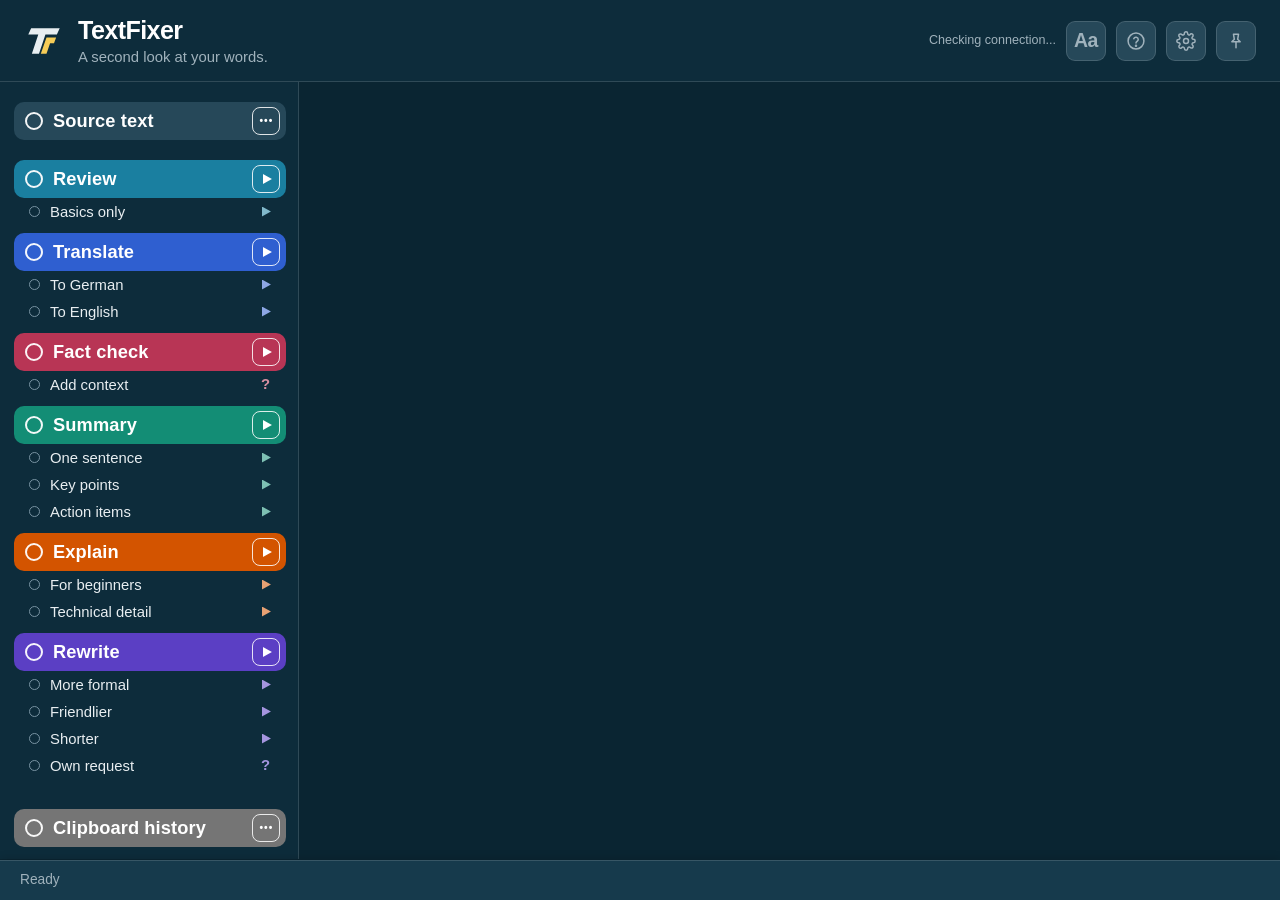
==== src/TextFixer/Web/index.html @ c67093ab "Pin button keeps the window in front of other windows Co-Authored-By: Claude Opus 5.5 <noreply@anthr" ====
<!doctype html>
<html lang="en"><head><meta charset="utf-8"><meta name="viewport" content="width=device-width,initial-scale=1">
<meta http-equiv="Content-Security-Policy" content="default-src 'none'; script-src 'self'; style-src 'self'; img-src 'self'; connect-src 'none'; base-uri 'none'; form-action 'none'">
<title>TextFixer by JPS</title><link rel="stylesheet" href="style.css"><script src="diff.js" defer></script><script src="review-model.js" defer></script><script src="markup.js" defer></script><script src="i18n-de.js" defer></script><script src="i18n.js" defer></script><script src="app.js" defer></script></head>
<body><header><div class="brand"><img class="mark" src="logo.svg" alt="" aria-hidden="true"><div><h1>TextFixer</h1><p>A second look at your words.</p></div></div><div class="header-actions"><span id="daily-status" class="hint">Checking connection...</span><button id="open-text-size" class="icon-button text-size" title="Text size (click to change, or turn the wheel)" aria-label="Text size">Aa</button><button id="open-help" class="icon-button" title="Help" aria-label="Help"><svg viewBox="0 0 24 24" width="20" height="20" fill="none" stroke="currentColor" stroke-width="1.8" stroke-linecap="round" stroke-linejoin="round" aria-hidden="true"><circle cx="12" cy="12" r="9.5"/><path d="M9.3 9.2a2.8 2.8 0 0 1 5.4 1c0 1.9-2.7 2.4-2.7 4.1"/><circle cx="12" cy="17.6" r=".6" fill="currentColor"/></svg></button><button id="open-settings" class="icon-button" title="Settings" aria-label="Settings"><svg viewBox="0 0 24 24" width="20" height="20" fill="none" stroke="currentColor" stroke-width="1.8" stroke-linecap="round" stroke-linejoin="round" aria-hidden="true"><circle cx="12" cy="12" r="3"/><path d="M19.4 15a1.7 1.7 0 0 0 .3 1.8l.1.1a2 2 0 1 1-2.8 2.8l-.1-.1a1.7 1.7 0 0 0-1.8-.3 1.7 1.7 0 0 0-1 1.5V21a2 2 0 1 1-4 0v-.1a1.7 1.7 0 0 0-1.1-1.5 1.7 1.7 0 0 0-1.8.3l-.1.1a2 2 0 1 1-2.8-2.8l.1-.1a1.7 1.7 0 0 0 .3-1.8 1.7 1.7 0 0 0-1.5-1H3a2 2 0 1 1 0-4h.1a1.7 1.7 0 0 0 1.5-1.1 1.7 1.7 0 0 0-.3-1.8l-.1-.1a2 2 0 1 1 2.8-2.8l.1.1a1.7 1.7 0 0 0 1.8.3H9a1.7 1.7 0 0 0 1-1.5V3a2 2 0 1 1 4 0v.1a1.7 1.7 0 0 0 1 1.5 1.7 1.7 0 0 0 1.8-.3l.1-.1a2 2 0 1 1 2.8 2.8l-.1.1a1.7 1.7 0 0 0-.3 1.8V9a1.7 1.7 0 0 0 1.5 1H21a2 2 0 1 1 0 4h-.1a1.7 1.7 0 0 0-1.5 1z"/></svg></button><button id="pin-window" class="icon-button pin" title="Keep TextFixer in front of other windows" aria-pressed="false"><svg viewBox="0 0 24 24" width="20" height="20" fill="none" stroke="currentColor" stroke-width="1.8" stroke-linecap="round" stroke-linejoin="round" aria-hidden="true"><path d="M9 4h6l-1 6 3 3H7l3-3z"/><path d="M12 13v7"/></svg></button></div></header><div class="app-body"><nav id="sidebar" class="sidebar"><div class="task-group source-group"><button id="open-source" class="group-head" type="button" title="Shows the captured text and what TextFixer knows about it"><span class="menu-dot" aria-hidden="true"></span><strong>Source text</strong><span class="menu-icon icon-more" aria-hidden="true">•••</span></button></div><div id="task-choices" class="task-choices"></div><div class="task-group history-group"><button id="open-history" class="group-head" type="button" title="Your last copied texts"><span class="menu-dot" aria-hidden="true"></span><strong>Clipboard history</strong><span class="menu-icon icon-more" aria-hidden="true">•••</span></button></div></nav><div id="main-scroll" class="main-scroll">
<main id="main"><section id="empty-view" class="empty-view" hidden><h2>Select text in any app</h2><p>Press <span class="key" data-shortcut="open">Ctrl+Alt+.</span> to choose a task for it, or the shortcut of a task to start it right away. The captured text appears here, and the tasks on the left work with it.</p></section><section id="choose-view" class="task-band" hidden><div class="band-title"><h2 id="band-task"></h2><span id="band-option" class="band-pill" hidden></span><span id="band-model" class="band-model" hidden></span></div><span id="source-open" class="source-button"><span class="source-icon" aria-hidden="true"></span><span id="source-summary"></span></span></section><div id="choose-preview" class="result-layout choose-preview" hidden><div class="result-main"><pre id="choose-preview-text"></pre></div><div id="preview-facts" class="preview-facts"></div></div>



<p id="formatting" class="hint" hidden></p><div id="results" hidden><section><div class="section-heading"><h2>Corrections in context</h2></div><div class="context-box"><div class="review-tab-row"><div id="review-tabs" class="review-tabs" role="tablist" aria-label="Review categories"></div><span id="review-tabs-empty" class="review-tabs-empty"></span></div><div id="inline-text" class="inline-text" aria-label="Full text with suggested corrections"></div><div class="context-foot"><div class="actions"><button id="accept-all" class="link">Accept all</button><button id="reject-all" class="link">Reject all</button></div><div id="decision-progress" class="decision-progress"><div class="decision-bar"><span id="progress-accepted"></span><span id="progress-rejected"></span></div><span id="progress-label" class="decision-label"></span></div></div></div><div class="review-details"><details class="correction-details"><summary>Show correction list</summary><div id="changes"></div></details><div id="source-data" hidden><textarea id="source" maxlength="30000" hidden aria-label="Captured source text"></textarea><span id="count" hidden></span></div></div></section>
<section id="worth-results" hidden><div class="section-heading"><h2 title="These are questions about the selection. Surrounding context may resolve them; facts are not researched here. Fact check researches claims on the web.">Worth checking <span id="finding-count" class="number"></span></h2></div><div id="findings"></div></section><section><div class="section-heading"><h2>Revised text</h2><span id="model" class="hint"></span></div><pre id="preview"></pre><label id="plain-text-option" class="hint"><input id="allow-plain-text" type="checkbox"> Use plain-text replacement instead (paragraph spacing and formatting may be lost).</label><p id="readonly-hint" class="hint" hidden>This text is read-only. Copy the revision and paste it where you need it.</p><div id="review-export" class="fact-export"></div><div class="toolbar"><div class="actions"><button id="use-review" class="use-capture" title="Makes this result the captured text, so you can run another task on it">Use as captured text</button><button id="copy" class="export-button" title="Keeps the original formatting exactly and adds the accepted corrections.">Original formatting</button><button id="apply" class="primary">Replace selection</button></div></div></section></div>
<section id="translation-view" hidden><div class="section-heading"><h2>Translation</h2><span id="translation-model" class="hint"></span></div><p id="translation-hint" class="hint">German text becomes English; text in other languages becomes German.</p><pre id="translation-text"></pre><form id="revise-translation" class="revise-translation"><input id="translation-request" type="text" maxlength="500" autocomplete="off" placeholder="Request a change, for example: more formal, use du, shorter"><button id="revise-translation-button" type="submit">Revise</button></form><details class="correction-details"><summary>Show original text</summary><pre id="translation-original"></pre></details><p id="translation-readonly" class="hint" hidden>This text is read-only. Copy the translation and paste it where you need it.</p><div id="translation-export" class="fact-export"></div><div class="toolbar"><div class="actions"><button id="use-translation" class="use-capture" title="Makes this result the captured text, so you can run another task on it">Use as captured text</button><button id="apply-translation" class="primary">Replace as plain text</button></div></div></section>
<section id="rewrite-view" hidden><div class="section-heading"><h2>Rewrite</h2><span id="rewrite-model" class="hint"></span></div><div id="rewrite-presets" class="rewrite-presets"></div><form id="rewrite-form" class="revise-translation"><input id="rewrite-request" type="text" maxlength="500" autocomplete="off" title="Describe the change. Each further request changes the latest rewrite." placeholder="Describe the change, for example: sound more confident, address the whole team"><button id="rewrite-button" type="submit">Rewrite</button></form><p id="rewrite-empty" class="hint">Describe the change. Each further request changes the latest rewrite.</p><div id="rewrite-result" hidden><p id="rewrite-steps" class="hint"></p><pre id="rewrite-text"></pre><details class="correction-details"><summary>Show changes</summary><div id="rewrite-changes" class="diff-view"></div></details><p id="rewrite-readonly" class="hint" hidden>This text is read-only. Copy the rewrite and paste it where you need it.</p><p id="rewrite-plain" class="hint">Formatting in the selection, such as bold or links, is not kept.</p><div id="rewrite-export" class="fact-export"></div><div class="toolbar"><div class="actions"><button id="rewrite-reset" class="link">Start over from the original</button><button id="use-rewrite" class="use-capture" title="Makes this result the captured text, so you can run another task on it">Use as captured text</button><button id="apply-rewrite" class="primary">Replace as plain text</button></div></div></div></section><section id="answer-view" hidden><div class="section-heading"><h2 id="answer-title">Summary</h2><span id="answer-model" class="hint"></span></div><p id="answer-hint" class="hint"></p><div id="dialog" class="dialog"></div><form id="dialog-form" class="dialog-form"><textarea id="dialog-question" title="Enter sends, Shift+Enter adds a line. Answers search the web and list their sources." rows="1" maxlength="1000" autocomplete="off" placeholder="Ask a follow-up question or object to something"></textarea><button id="dialog-send" type="submit" class="primary">Send</button></form><p id="dialog-keys" class="hint">Enter sends, Shift+Enter adds a line. Answers search the web and list their sources.</p><p id="dialog-full" class="hint" hidden>This conversation has reached 20 questions. Capture the text again to start a new one.</p><div id="answer-export"></div><button id="use-answer" type="button">Use as captured text</button><div class="toolbar"><div class="actions"><button id="copy-conversation">Copy conversation</button></div></div></section><section id="factcheck-setup" hidden><div class="section-heading"><h2>Fact check</h2></div><textarea id="fact-context" class="context-input" title="Add context if the claims need it: the topic, when and where something happened, the article the text refers to, or a link to it. Leave the field empty to check the text as it is." maxlength="4000" placeholder="For example: an article in Die Zeit of 12 March 2025 about heating subsidies, https://..."></textarea><div class="toolbar"><span></span><div class="actions"><button id="fact-start" class="primary" title="Ctrl+Enter starts the check.">Check facts</button></div></div></section><section id="factcheck-view" hidden><div class="section-heading"><h2>Fact check <span id="fact-count" class="number"></span></h2><span id="fact-meta" class="hint"></span></div><p id="fact-summary" class="fact-summary"></p><div id="fact-claims"></div><div id="fact-export" class="fact-export"></div><details id="fact-more" class="correction-details fact-more"><summary>Add context and check again</summary><textarea id="fact-context-more" class="context-input" maxlength="4000" placeholder="For example: an article in Die Zeit of 12 March 2025 about heating subsidies, https://..."></textarea><div class="toolbar"><span></span><div class="actions"><button id="fact-recheck" title="Checks the whole text again with this context and your answers.">Check again with this context</button></div></div></details><section id="fact-revision" hidden><div class="section-heading"><h2>Revised text</h2></div><pre id="fact-preview"></pre><label id="fact-plain-option" class="hint"><input id="fact-plain" type="checkbox"> Use plain-text replacement instead (paragraph spacing and formatting may be lost).</label><p id="fact-readonly" class="hint" hidden>This text is read-only. Copy the revision and paste it where you need it.</p><div id="fact-revised-export" class="fact-export"></div><div class="toolbar"><div class="actions"><button id="use-fact" class="use-capture" title="Makes this result the captured text, so you can run another task on it">Use as captured text</button><button id="fact-copy" class="export-button" title="Keeps the original formatting exactly and adds the accepted corrections.">Original formatting</button><button id="fact-apply" class="primary">Replace selection</button></div></div></section></section>
<section id="history-view"><div class="section-heading"><h2 title="Your last 20 copied texts, newest first. Copy plain puts the text back on the clipboard without formatting; Copy formatted keeps its formatting.">Clipboard history <span id="history-count" class="number"></span></h2><div class="actions"><button id="history-clear" class="link">Clear all</button><button id="close-history" class="link">Close history</button></div></div><p id="history-empty" class="history-empty" hidden></p><div id="history-list"></div></section></main></div></div><div id="text-size" hidden><button id="text-smaller" class="step" type="button" title="Smaller text">&#8722;</button><span id="text-size-value"></span><button id="text-larger" class="step" type="button" title="Larger text">+</button><button id="text-reset" class="primary" type="button">Reset</button></div><footer class="status-bar"><span id="route" class="capture-icon" hidden><svg viewBox="0 0 24 24" width="18" height="18" fill="none" stroke="currentColor" stroke-width="1.7" aria-hidden="true"><g id="clipboard-icon"><rect x="5" y="5" width="14" height="16" rx="2"/><rect x="9" y="2" width="6" height="5" rx="1"/></g><g id="chrome-icon" hidden><circle cx="12" cy="12" r="9"/><path d="M3 9h18M7 5v2m3-2v2"/></g></svg><span id="route-title" class="sr-only"></span></span><span id="notice" role="status" aria-live="polite">Ready</span><button id="cancel" class="quiet" hidden>Stop</button></footer>
<div id="capture-data" hidden><div id="post-info" class="post-info" hidden></div><pre id="choose-text"></pre><section id="format-info" hidden><strong id="format-source"></strong><p id="format-evidence"></p><p id="format-received"></p></section></div><dialog id="help" aria-labelledby="help-title"><div class="settings-heading"><h2 id="help-title">Help</h2><button id="close-help" autofocus>Done</button></div>
<h3>Review text from Chrome</h3><ol><li>Select text inside an editor.</li><li>Right-click and choose "Review selection in TextFixer".</li><li>Review starts automatically. Accept or reject corrections, then choose "Apply in Chrome".</li></ol><p>The Chrome extension edits the captured editor directly. Set up the connection in Settings. Some editors are not supported.</p>
<h3>Review text with <span data-shortcut="review">Ctrl+Alt+-</span></h3><ol><li>Select any text you can copy, in an editor or on a web page, then press <span data-shortcut="review">Ctrl+Alt+-</span>.</li><li>Review starts automatically. Review the suggestions.</li><li>Choose "Paste with formatting" to replace the selection, or copy the revision.</li></ol><p><span data-shortcut="review">Ctrl+Alt+-</span> uses the clipboard. When the copy has HTML or RTF (web pages, Word, Outlook, WordPad), TextFixer keeps its paragraphs and formatting. Markup typed as text, such as Markdown, BBCode, links or hashtags, stays as it is; a correction that would change it is refused. The destination controls how pasted formatting appears. Plain-text replacement is an explicit option and can remove formatting. For read-only text, such as a web page paragraph, TextFixer offers only copying the revision.</p>
<h3>Open with <span data-shortcut="open">Ctrl+Alt+.</span></h3><ol><li>Select any text you can copy, then press <span data-shortcut="open">Ctrl+Alt+.</span>.</li><li>Choose what TextFixer should do: Review, Translate, Fact check, Summary, Explain or Rewrite. Click the colored bar of a task for its main action, or one of its option lines. Nothing starts until you choose.</li></ol><p>After the first task, the buttons above the result run another task on the same text. Results are kept, so switching back sends no new request.</p><h3>Translate</h3><p>German text becomes English; text in other languages becomes German. Choose Replace to paste the translation over your selection, or copy it. To adjust the translation, describe the change in the field below it, for example "more formal", "use du" or "shorter", and choose Revise. Each revision starts from the current translation. Plain text is pasted as plain text; text copied with quotes, links or mentions keeps them (see Quotes and links). For read-only text, TextFixer offers only copying the translation.</p><h3>Fact check</h3><p>Before the check starts you can add context: the topic, when and where something happened, the article the text refers to, or a link to it. Leave the field empty to check the text as it is. TextFixer finds the checkable claims and researches each one on the web. Each claim shows a verdict, an explanation and the sources found. Open a source to read it in your browser. "Supported by the sources found" means the cited sources back the claim; it is not a guarantee. "Can't verify" means the evidence found was not enough. A claim without a cited source is never marked supported or wrong. "Needs context" means the claim can only be checked with information from you; the card asks a question, and your answer checks that claim again. "Add context and check again" below the results checks the whole text again with new context and your answers. Context and answers belong to the captured text and are not saved. For a wrong claim, tick its correction to include it in the revised text, then copy it or replace your selection. Formatting is kept as in a review. A fact check takes longer than a review and uses more of your plan allowance.</p><h3>Rewrite, Summary and Explain</h3><p>Rewrite offers presets such as More formal or Shorter, or describe the change in your own words. Each further request changes the latest rewrite, and "Show changes" marks what changed. Replace pastes the rewrite over your selection. Summary and Explain answer in the language chosen under Settings > Language and describe the text without checking whether it is true. Below the answer you can ask follow-up questions or object to something, like in a chat: these answers search the web, list their sources and say when you are right or when the earlier answer stands. Each answer has a Copy button, and Copy conversation copies the whole dialog with its sources. The conversation belongs to the captured text and ends with the next capture; it holds up to 20 questions and is not saved.</p><h3>Quotes and links</h3><p>When the copied text holds quotes, links, mentions, embedded videos or images, or code, TextFixer reads them from the copied formatting. Quotes are other people's words: Review and Rewrite leave them unchanged, Fact check checks only your own claims and reads the quotes to understand what they answer, and Summary and Explain read them as context. Translate translates them and keeps every quote level. Links, mentions and code are kept exactly, including the full address behind a shortened link text. Replace pastes the result with its quotes, links and mentions. If the AI drops a link or another object, TextFixer says so and does not replace your selection; copying still works.</p><h3>Punctuation style</h3><p>Settings &gt; Punctuation style sets quotation marks, dashes, ellipses, spaces, the multiplication sign, arrows, and feet and inches separately. "Keep as typed" uses plain characters in corrections and translations and leaves the ones you typed. "Make plain" also converts yours; these appear as Punctuation corrections. "Allow typographic" lets ChatGPT choose.</p>
<h3>Task cards</h3><p>Answers and fact check results have one copy button per format: Formatted text for Word, Outlook and similar apps, Plain text, Markdown, BBCode and M! Forum. A dot marks the formats that match the captured text. The band at the top shows the task in its color and where the text comes from. Source text, at the top of the sidebar, shows the captured text with its size, origin, Source format (what TextFixer recognized and what the clipboard contained) and whether TextFixer can replace the selection. Pass on, below a result, holds the copy formats, Replace and Use as captured text; formats that match the source have a yellow border. Use as captured text makes that result the captured text, so you can run another task on it, for example review a translation. If the original selection can be replaced, a later paste still replaces it, as plain text. Each task in the left sidebar has a colored bar and option lines below it. The bar runs the main action, an option line runs that variant. The icon at the end of a line tells what happens: ▶ starts right away, ? asks you for something first, ••• opens a view. The tasks work with the captured text shown under Source text, so you can switch tasks without capturing again. Clipboard history is at the bottom of the sidebar; Help and Settings are the question mark and cog icons at the top right. A click on a card runs its main action; the buttons inside a card run options: Review: Basics only checks spelling, grammar, punctuation and wrong words, without points worth checking. Translate: the card translates German into English and other languages into German; To German and To English set the target. Fact check: the card checks right away; Add context... opens a field for context first. Rewrite: the card improves wording and flow; More formal, Friendlier and Shorter start from the original; Own request opens a field for your own request. Summary: One sentence, Key points, Action items (only tasks the text states, or a note that there are none). Explain: For beginners, Technical detail. Each option keeps its own result for the captured text.</p><h3>Shortcuts</h3><p>Settings > Shortcuts sets the keys. Open is always available; Review, Translate, Fact check, Rewrite, Summary and Explain can each have their own shortcut that starts the main action of the task right away, or none. Click a shortcut, press the new keys, and it works right away in every app. Use Ctrl or Alt, or both, with a letter, a digit, period, comma, minus or F1 to F24. TextFixer refuses combinations that another app already uses, that are needed for editing, such as Ctrl+C, or that type a character on your keyboard layout, such as Ctrl+Alt+Q for @ on German keyboards. A shortcut can still have a meaning inside an app, for example Alt+E for the Edit menu in older programs; TextFixer takes it over while it runs.</p><h3>Choose your corrections</h3><p>Red crossed-out text is removed; green text is added. A removed punctuation mark or space appears in a dashed box labelled "Remove", an added one in a green box labelled "Add". Click a marked correction to accept or reject it. Choose a review tab: Spelling, Grammar, Punctuation or Wording. Worth checking and Formatting suggestions have sections of their own below the corrections. Counts show available suggestions; categories without suggestions are listed next to the tabs. The review opens on the first tab with suggestions, or Spelling when all counts are zero. Only the selected category is in color and clickable; corrections of other categories appear in gray with their current choices, and clicking one opens its tab. Sentences without a correction of the selected tab are dimmed. "Accept all" and "Reject all" below the text affect only the selected tab; the bar next to them shows how many corrections of the tab are accepted and rejected.</p><p>Formatting suggestions are checked locally for <span data-shortcut="review">Ctrl+Alt+-</span> HTML captures and appear in the Formatting tab, accepted like text corrections. Each fix shows the old and new run, with the space as a dot. Click a fix or its switch to accept or reject it. Where a text correction touches the same run, the text correction is shown and the formatting fix is left out. With plain-text replacement, formatting fixes stay gray.</p><p>"Worth checking" contains questions about reasoning and terminology. Each finding has a kind label. "Use this wording" is available when its first quote matches one place in the captured text. It creates an accepted replacement under Worth checking. "Undo wording" or rejecting that replacement restores the overlapping spelling and grammar choices. Overlapping wording replacements cannot be active together. A disabled wording button has a visible explanation. Rewrites that change line breaks cannot be applied.</p>
<h3>Review mode</h3><p>Settings > Review chooses how the text is checked. "One request for all tabs" sends one request and shows all tabs together. "One request per tab" runs a separate, focused check for each tab, all at the same time. Finished tabs show their count and can be reviewed right away; a spinning ring marks a tab being checked, "!" marks a tab that could not be checked. Copy and paste become available when all tabs are done. Where two tabs change the same text, the tab further left wins.</p><h3>Clipboard history</h3><p>Choose "Clipboard history" to see your last 20 copied texts. Choose "Copy plain" to put an entry back on the clipboard without formatting, or "Copy formatted" (shown for formatted entries) to keep bold, links and other formatting. The × removes an entry. Then paste it anywhere. Password manager copies are not recorded. Turn recording off or clear the history in Settings.</p><h3>After applying</h3><p><span data-shortcut="review">Ctrl+Alt+-</span> sends the paste but cannot verify the result inside the editor. "Paste sent" describes delivery of the paste command, not confirmation of the resulting text. If the revised text remains on the clipboard, check the editor before pasting again. Check the result in the original editor. Use Ctrl+Z there to undo; Chrome direct edits may need one undo per correction.</p><p>Closing this window keeps TextFixer running in the tray. Choose Exit from the tray menu to close the app.</p></dialog>
<dialog id="settings" aria-labelledby="settings-title"><div class="settings-heading"><h2 id="settings-title">Settings</h2><button id="close-settings" autofocus>Done</button></div>
<h3>AI connection</h3><section class="connection"><div><strong id="connection">Checking connection...</strong><p>Checks use your ChatGPT plan allowance.</p></div><div class="actions"><button id="signin">Continue with ChatGPT</button><button id="signout" class="quiet" hidden>Sign out</button><button id="usage" class="link">Manage usage</button></div></section><h3>Model</h3><section class="connection model-choice"><p id="model-status" class="hint">Loading models...</p><h4>Review</h4><div id="model-list" class="model-list"></div><h4>Translation</h4><div id="translation-model-list" class="model-list"></div><h4>Fact check</h4><div id="fact-model-list" class="model-list"></div></section>
<h3>Review</h3><section class="connection review-mode"><label class="startup-option"><input type="radio" name="review-mode" value="single" checked><span><strong>One request for all tabs</strong><p>Uses the least plan allowance. All corrections and findings arrive together, usually a little sooner than the last tab of a per-tab check.</p></span></label><label class="startup-option"><input type="radio" name="review-mode" value="focused"><span><strong>One request per tab</strong><p>A separate, focused check for each tab, all at the same time. The first tabs open after a few seconds while the rest are checked. Uses about five times the plan allowance.</p></span></label></section><h3>Punctuation style</h3><section class="connection punctuation-style"><p class="hint">Keep as typed: corrections and translations use the plain form, and characters you typed stay. Make plain: your own characters are converted too. Allow typographic: corrections and translations may use typographic characters.</p><div class="style-option"><span><strong>Quotation marks and apostrophes</strong><p><code>"</code> and <code>'</code> instead of <code>&bdquo; &ldquo; &rdquo; &sbquo; &lsquo; &rsquo; &laquo; &raquo;</code></p></span><span class="style-choices"><label><input type="radio" name="style-quotes" value="keep" data-style="quotes" checked>Keep as typed</label><label><input type="radio" name="style-quotes" value="plain" data-style="quotes">Make plain</label><label><input type="radio" name="style-quotes" value="typographic" data-style="quotes">Allow typographic</label></span></div><div class="style-option"><span><strong>Dashes</strong><p><code>-</code> instead of <code>&ndash;</code> and <code>&mdash;</code></p></span><span class="style-choices"><label><input type="radio" name="style-dashes" value="keep" data-style="dashes" checked>Keep as typed</label><label><input type="radio" name="style-dashes" value="plain" data-style="dashes">Make plain</label><label><input type="radio" name="style-dashes" value="typographic" data-style="dashes">Allow typographic</label></span></div><div class="style-option"><span><strong>Ellipsis</strong><p><code>...</code> instead of <code>&hellip;</code></p></span><span class="style-choices"><label><input type="radio" name="style-ellipsis" value="keep" data-style="ellipsis" checked>Keep as typed</label><label><input type="radio" name="style-ellipsis" value="plain" data-style="ellipsis">Make plain</label><label><input type="radio" name="style-ellipsis" value="typographic" data-style="ellipsis">Allow typographic</label></span></div><div class="style-option"><span><strong>Spaces</strong><p>Normal spaces instead of non-breaking, narrow or thin spaces</p></span><span class="style-choices"><label><input type="radio" name="style-spaces" value="keep" data-style="spaces" checked>Keep as typed</label><label><input type="radio" name="style-spaces" value="plain" data-style="spaces">Make plain</label><label><input type="radio" name="style-spaces" value="typographic" data-style="spaces">Allow typographic</label></span></div><div class="style-option"><span><strong>Multiplication sign</strong><p><code>x</code> instead of <code>&times;</code></p></span><span class="style-choices"><label><input type="radio" name="style-multiply" value="keep" data-style="multiply" checked>Keep as typed</label><label><input type="radio" name="style-multiply" value="plain" data-style="multiply">Make plain</label><label><input type="radio" name="style-multiply" value="typographic" data-style="multiply">Allow typographic</label></span></div><div class="style-option"><span><strong>Arrows</strong><p><code>-&gt;</code>, <code>&lt;-</code> and <code>=&gt;</code> instead of <code>&rarr; &larr; &rArr;</code></p></span><span class="style-choices"><label><input type="radio" name="style-arrows" value="keep" data-style="arrows" checked>Keep as typed</label><label><input type="radio" name="style-arrows" value="plain" data-style="arrows">Make plain</label><label><input type="radio" name="style-arrows" value="typographic" data-style="arrows">Allow typographic</label></span></div><div class="style-option"><span><strong>Feet and inches</strong><p><code>'</code> and <code>"</code> instead of <code>&prime;</code> and <code>&Prime;</code></p></span><span class="style-choices"><label><input type="radio" name="style-primes" value="keep" data-style="primes" checked>Keep as typed</label><label><input type="radio" name="style-primes" value="plain" data-style="primes">Make plain</label><label><input type="radio" name="style-primes" value="typographic" data-style="primes">Allow typographic</label></span></div></section><h3>Language</h3><section class="connection punctuation-style"><div class="style-option"><span><strong>App language</strong><p>Language of this window, Help and messages</p></span><span class="style-choices" data-no-tr><label><input type="radio" name="app-language" value="en" data-writing="appLanguage" checked>English</label><label><input type="radio" name="app-language" value="de" data-writing="appLanguage">Deutsch</label></span></div><div class="style-option"><span><strong>Words added to results</strong><p>Explanations, summaries and the labels in copied fact checks, such as "Correction:". Corrections, rewrites and translations keep the language of the text.</p></span><span class="style-choices"><label><input type="radio" name="result-language" value="text" data-writing="resultLanguage" checked>Same as the text</label><label data-no-tr><input type="radio" name="result-language" value="en" data-writing="resultLanguage">English</label><label data-no-tr><input type="radio" name="result-language" value="de" data-writing="resultLanguage">Deutsch</label></span></div></section><h3>Spelling and address</h3><section class="connection punctuation-style"><p class="hint">The E-Mail spelling applies to every task. Du in Review only changes capitalization and never turns du into Sie. The form of address applies to translations into German; Rewrite, Summary and Explain keep the form your text uses.</p><div class="style-option"><span><strong>E-Mail</strong><p>How the word is spelled, also in compounds such as E-Mail-Adresse</p></span><span class="style-choices"><label><input type="radio" name="writing-email" value="keep" data-writing="email" checked>Keep as written</label><label><input type="radio" name="writing-email" value="E-Mail" data-writing="email">E-Mail</label><label><input type="radio" name="writing-email" value="E-mail" data-writing="email">E-mail</label><label><input type="radio" name="writing-email" value="Email" data-writing="email">Email</label></span></div><div class="style-option"><span><strong>du or Du in Review</strong><p>Capitalization of du, dich, dein and similar forms when Review corrects your text</p></span><span class="style-choices"><label><input type="radio" name="writing-review-du" value="keep" data-writing="reviewDu" checked>Keep as written</label><label><input type="radio" name="writing-review-du" value="du" data-writing="reviewDu">du</label><label><input type="radio" name="writing-review-du" value="Du" data-writing="reviewDu">Du</label></span></div><div class="style-option"><span><strong>Form of address in translations</strong><p>How a translation into German addresses the reader. Automatic chooses what fits the text.</p></span><span class="style-choices"><label><input type="radio" name="writing-address" value="auto" data-writing="address" checked>Automatic</label><label><input type="radio" name="writing-address" value="du" data-writing="address">du</label><label><input type="radio" name="writing-address" value="Du" data-writing="address">Du</label><label><input type="radio" name="writing-address" value="Sie" data-writing="address">Sie</label></span></div></section><h3>Shortcuts</h3><section class="connection shortcut-settings"><p class="hint">Open captures your selection and lets you choose a task. A task with its own shortcut starts its main action right away. Click a shortcut, then press the new keys: Ctrl or Alt, or both, with a letter, a digit, period, comma, minus or F1 to F24.</p><div id="shortcut-list" class="shortcut-list"></div></section><h3>Startup</h3><section class="connection"><label class="startup-option"><input type="checkbox" id="autostart"><span><strong>Start with Windows</strong><p>TextFixer starts in the tray when you sign in to Windows.</p></span></label></section><h3>Clipboard history</h3><section class="connection"><label class="startup-option"><input type="checkbox" id="history-enabled" checked><span><strong>Record clipboard history</strong><p>Keeps your last 20 copied texts, encrypted for your Windows user. Password manager copies are skipped.</p></span></label><button id="settings-history-clear" class="quiet">Clear history</button></section><section class="chrome-setup"><div class="section-heading"><h2>Chrome direct editing</h2><button id="refresh-chrome" class="link">Refresh status</button></div><p id="chrome-status" class="hint">Checking Chrome connection...</p><details id="setup-details"><summary>Set up the Chrome connection</summary><ol><li><button id="register-chrome">Register Chrome connection</button> <span class="hint">Registers this app for your Windows user.</span></li><li>Open <code>chrome://extensions</code>, enable Developer mode, and use Load unpacked to select <code id="extension-path">chrome-extension</code>. <button id="extension-folder" class="link">Open folder</button></li><li>Select text inside your Chrome editor, right-click, and choose "Review selection in TextFixer".</li></ol><p class="hint">An extension capture offers "Apply in Chrome". The status-bar icon identifies the capture source. <span data-shortcut="review">Ctrl+Alt+-</span> uses the separate clipboard mode.</p></details></section>
</dialog></body></html>
---- src/TextFixer/Web/style.css ----
/* AI Center petrol palette, from its terminal and application theme. */
:root {
  --text-scale: 1.142857;
  --sidebar-base: 262px;
  color-scheme: dark;
  --room: #0a2532;
  --room-1: #0d2c3b;
  --room-2: #163a4c;
  --room-3: #1b4457;
  --control: #264859;
  --control-hover: #2d4e5e;
  --edge: rgba(255,255,255,.14);
  --edge-strong: rgba(255,255,255,.30);
  --text: #e8eef1;
  --muted: #a0b2bc;
  --dim: #7893a2;
  --accent: #f5cc57;
  --ask: #8ecbff;
  --accent-hot: #ffd45a;
  --accent-edge: rgba(245,204,87,.35);
  --on-accent: #102630;
  --good: #3de8bb;
  --good-bg: rgba(6,214,160,.12);
  --bad: #ff9bb5;
  --bad-bg: rgba(239,71,111,.16);
  font-family: "Segoe UI",Arial,sans-serif;
  color: var(--text);
  background: var(--room);
  font-size: calc(14px * var(--text-scale));
}
* { box-sizing:border-box; }
body { margin:0; background:var(--room); }
::selection { background:var(--accent-edge); color:#fff; }
*::-webkit-scrollbar { width:10px; height:10px; }
*::-webkit-scrollbar-track { background:transparent; }
*::-webkit-scrollbar-thumb { background:var(--control); border-radius:6px; }
*::-webkit-scrollbar-thumb:hover { background:var(--control-hover); }
header { padding:27px 34px 23px; display:flex; align-items:center; justify-content:space-between; gap:16px; background:var(--room-1); border-bottom:1px solid var(--edge); }
.brand { display:flex; align-items:center; gap:14px; }
.mark { display:block; width:47px; height:47px; object-fit:contain; flex-shrink:0; }
h1 { font-size:calc(24px * var(--text-scale)); letter-spacing:-.6px; margin:0; color:#fff; }
.badge { font-size:calc(9px * var(--text-scale)); letter-spacing:1.1px; color:var(--accent); background:var(--room-2); padding:4px 7px; border-radius:4px; vertical-align:middle; margin-left:8px; }
header p { margin:4px 0 0; color:var(--muted); }
.shortcut { font-size:calc(12px * var(--text-scale)); border:1px solid var(--edge); border-bottom-width:3px; padding:7px 11px; border-radius:7px; color:var(--muted); }
.header-actions { display:flex; align-items:center; gap:12px; flex-wrap:wrap; justify-content:flex-end; }
.header-actions .hint { margin:0; font-size:calc(11px * var(--text-scale)); }
main { max-width:1100px; margin:auto; padding:20px 34px 24px; }
.actions { display:flex; gap:9px; align-items:center; flex-wrap:wrap; }
button { border:1px solid var(--edge); background:var(--control); color:var(--text); padding:9px 14px; border-radius:7px; font:600 calc(13px * var(--text-scale)) "Segoe UI",Arial; cursor:pointer; }
button:hover { background:var(--control-hover); border-color:var(--edge-strong); }
button:focus-visible,textarea:focus-visible,summary:focus-visible,input:focus-visible { outline:2px solid var(--accent); outline-offset:2px; }
button.primary { background:var(--accent); border-color:var(--accent); color:var(--on-accent); }
button.primary:hover { background:var(--accent-hot); border-color:var(--accent-hot); }
button.quiet { background:transparent; }
button.link { border:0; background:transparent; color:var(--accent); font-size:calc(12px * var(--text-scale)); padding:6px; }
button.link:hover { color:var(--accent-hot); background:var(--room-2); }
button:disabled { opacity:.45; cursor:default; }
[hidden] { display:none!important; }
section:not(.connection) { margin-bottom:25px; }
h2 { font-size:calc(16px * var(--text-scale)); margin:0; font-weight:650; color:#fff; }
.section-heading { display:flex; justify-content:space-between; align-items:center; gap:12px; margin-bottom:8px; }
.hint,#count { font-size:calc(12px * var(--text-scale)); color:var(--muted); line-height:1.5; }
.hint { margin:6px 0 12px; }
textarea { width:100%; height:180px; resize:vertical; border:1px solid var(--edge); border-radius:9px; padding:16px; background:var(--room-1); font:calc(14px * var(--text-scale))/1.65 "Segoe UI",Arial; color:var(--text); caret-color:var(--accent); }
textarea::placeholder { color:var(--dim); }
.toolbar { display:flex; justify-content:space-between; align-items:center; gap:15px; margin-top:12px; }
.number { background:var(--room-3); color:var(--accent); border-radius:12px; padding:2px 7px; font-size:calc(11px * var(--text-scale)); margin-left:5px; }
.change,.finding { border:1px solid var(--edge); border-radius:8px; background:var(--room-1); padding:14px 16px; margin-bottom:8px; }
.change { display:flex; gap:12px; align-items:flex-start; }
input[type=checkbox] { accent-color:var(--accent); }
.change input { margin-top:4px; }
.change-content { white-space:pre-wrap; overflow-wrap:anywhere; line-height:1.6; }
del { background:var(--bad-bg); color:var(--bad); text-decoration:line-through; padding:1px 3px; }
ins { background:var(--good-bg); color:var(--good); text-decoration:none; padding:1px 3px; margin-left:7px; }
.finding-top { display:flex; justify-content:space-between; align-items:center; }
.kind { font-size:calc(10px * var(--text-scale)); font-weight:700; letter-spacing:.8px; text-transform:uppercase; color:var(--accent); }
.finding p { line-height:1.6; margin:8px 0; }
.finding blockquote { border-left:3px solid var(--accent); padding:5px 12px; margin:10px 0; background:rgba(245,204,87,.07); white-space:pre-wrap; overflow-wrap:anywhere; color:var(--text); }
.finding small { color:var(--muted); }
pre { background:var(--room-1); color:var(--text); border:1px solid var(--edge); border-radius:9px; padding:17px; white-space:pre-wrap; overflow-wrap:anywhere; font:calc(14px * var(--text-scale))/1.7 "Segoe UI",Arial; max-height:360px; overflow:auto; }
#notice { border:1px solid var(--accent-edge); background:rgba(245,204,87,.08); color:var(--accent); border-radius:8px; padding:12px 16px; margin-bottom:19px; white-space:pre-wrap; overflow-wrap:anywhere; }
.empty { padding:17px; background:var(--good-bg); color:var(--good); border-radius:8px; }
footer { font-size:calc(11px * var(--text-scale)); color:var(--dim); text-align:center; padding:5px 20px 23px; }
.sr-only { position:absolute; width:1px; height:1px; padding:0; overflow:hidden; clip:rect(0,0,0,0); }
.inline-text { background:var(--room-1); border:1px solid var(--edge); border-radius:9px; padding:20px; white-space:pre-wrap; overflow-wrap:anywhere; font:calc(15px * var(--text-scale))/calc(23.8px * var(--text-scale)) "Segoe UI",Arial; max-height:420px; overflow:auto; }
/* Corrections never add height to their line, so switching tabs keeps every line in place. */
.inline-correction { display:inline; border:0; border-radius:4px; background:transparent; padding:0 1px; margin:0 1px; font:inherit; white-space:pre-wrap; text-align:left; line-height:inherit; vertical-align:baseline; }
.inline-correction:hover { background:var(--room-2); box-shadow:0 0 0 2px var(--accent-edge); }
.inline-correction del,.inline-correction ins { padding:1px 3px; border-radius:3px; }
.inline-correction del { background:rgba(239,71,111,.24); box-shadow:inset 0 0 0 1px rgba(255,155,181,.45); }
.inline-correction ins { margin-left:3px; background:rgba(6,214,160,.2); box-shadow:inset 0 0 0 1px rgba(61,232,187,.45); }
.inline-correction.rejected del { background:rgba(245,204,87,.16); color:var(--accent); text-decoration:none; box-shadow:inset 0 0 0 1px var(--accent-edge); }
.inline-correction.rejected ins { background:var(--room-2); color:var(--dim); text-decoration:line-through; box-shadow:inset 0 0 0 1px var(--edge-strong); }
.inline-correction .punct, .inactive-correction .punct { box-shadow:none; }
.inline-correction.flash { animation:correction-flash 1s ease-out; }
@keyframes correction-flash { from { box-shadow:0 0 0 3px var(--band,#1a7fa0); } to { box-shadow:0 0 0 3px transparent; } }
/* Corrections of other tabs: the same boxes in gray, so switching tabs keeps every word in place. */
.inactive-correction { display:inline-block; padding:0 1px; margin:0 1px; border-radius:4px; white-space:pre-wrap; cursor:pointer; }
.inactive-correction:hover { background:var(--room-2); }
.inactive-correction del,.inactive-correction ins { padding:1px 3px; border-radius:3px; background:rgba(160,178,188,.12); color:var(--dim); box-shadow:inset 0 0 0 1px rgba(160,178,188,.38); }
.inactive-correction ins { margin-left:3px; text-decoration:none; }
.inactive-correction.rejected del { text-decoration:none; }
.inactive-correction.rejected ins { text-decoration:line-through; }
.inactive-correction .punct { background:rgba(160,178,188,.08); outline-color:var(--dim); }
#inline-text .muted { color:var(--dim); }
.superseded-text { opacity:.48; }
/* The text box keeps its actions and progress visible below the scrolling text. */
.context-box { border:1px solid var(--edge); border-radius:9px; background:var(--room-1); overflow:hidden; }
.context-box #inline-text { border:0; border-radius:0; }
.context-foot { display:flex; align-items:center; gap:8px 14px; flex-wrap:wrap; padding:6px 14px; background:var(--room-2); border-top:1px solid var(--edge); }
.context-foot .actions { display:flex; gap:2px; }
.decision-progress { display:flex; align-items:center; gap:10px; flex:1; min-width:200px; }
.decision-bar { flex:1; height:8px; border-radius:99px; background:var(--room-3); overflow:hidden; display:flex; }
.decision-bar span { width:0; transition:width .25s; }
#progress-accepted { background:var(--good); }
#progress-rejected { background:var(--bad); }
.decision-label { font-size:calc(12px * var(--text-scale)); color:var(--muted); white-space:nowrap; font-variant-numeric:tabular-nums; }
.inline-correction:disabled { opacity:.65; }
del.punct { text-decoration:none; font-weight:700; outline:1px dashed var(--bad); outline-offset:-1px; padding:1px 5px; white-space:pre; }
del.punct:not([data-label=""])::before { content:attr(data-label); font:600 calc(10px * var(--text-scale)) "Segoe UI",Arial; letter-spacing:.4px; text-transform:uppercase; margin-right:5px; vertical-align:1px; opacity:.9; }
.inline-correction.rejected del.punct { outline-color:var(--accent-edge); }
ins.punct { font-weight:700; outline:1px dashed var(--good); outline-offset:-1px; padding:1px 5px; white-space:pre; }
ins.punct:not([data-label=""])::before { content:attr(data-label); font:600 calc(10px * var(--text-scale)) "Segoe UI",Arial; letter-spacing:.4px; text-transform:uppercase; margin-right:5px; vertical-align:1px; opacity:.9; }
.inline-correction.rejected ins.punct { outline-color:var(--accent-edge); }
.correction-details { margin-top:14px; }
.correction-details summary { font-size:calc(12px * var(--text-scale)); color:var(--muted); cursor:pointer; margin-bottom:8px; }
/* Correction list: one compact row per correction with a switch, the change and its sentence. */
#changes .change { display:grid; grid-template-columns:auto minmax(0,34%) minmax(0,1fr); gap:14px; align-items:center; margin:0; padding:8px 10px; border:0; border-top:1px solid var(--edge); border-radius:0; background:transparent; cursor:pointer; }
#changes .change:last-child { border-bottom:1px solid var(--edge); }
#changes .change:hover { background:var(--room-2); }
#changes .change.inactive-change { opacity:.55; cursor:default; }
#changes { container-type:inline-size; }
#changes .change-content { line-height:1.5; overflow-wrap:break-word; }
#changes .change-content del:not(.punct),#changes .change-content ins:not(.punct) { background:none; padding:0; margin:0; }
.change-arrow { color:var(--dim); margin:0 7px; }
#changes .change:has(input:not(:checked)) del:not(.punct) { color:var(--accent); text-decoration:none; }
#changes .change:has(input:not(:checked)) ins:not(.punct) { color:var(--dim); text-decoration:line-through; }
.change-context { color:var(--muted); font-size:calc(12px * var(--text-scale)); white-space:pre-wrap; overflow-wrap:anywhere; }
.change-context b { color:var(--text); font-weight:600; }
input.switch { appearance:none; position:relative; width:36px; height:20px; margin:0; border-radius:99px; background:var(--room-3); cursor:pointer; flex:none; transition:background .15s; }
input.switch::before { content:""; position:absolute; top:3px; left:3px; width:14px; height:14px; border-radius:50%; background:var(--dim); transition:left .15s; }
input.switch:checked { background:var(--good); }
input.switch:checked::before { left:19px; background:var(--room); }
input.switch:disabled { opacity:.5; cursor:default; }
@container (max-width:520px) { #changes .change { grid-template-columns:auto minmax(0,1fr); gap:4px 12px; } #changes .change .switch { grid-row:span 2; } }
.chrome-setup { background:var(--room-1); border:1px solid var(--edge); border-radius:10px; padding:16px 20px; }
.chrome-setup summary { cursor:pointer; font-weight:600; font-size:calc(13px * var(--text-scale)); }
.chrome-setup li { line-height:1.8; margin:10px 0; }
.chrome-setup code { overflow-wrap:anywhere; font-size:calc(12px * var(--text-scale)); color:var(--accent); }
.route { display:flex; flex-direction:column; gap:5px; padding:15px 18px; border-radius:8px; margin-bottom:20px; font-size:calc(12px * var(--text-scale)); }
.route strong { font-size:calc(13px * var(--text-scale)); letter-spacing:.6px; }
.route.clipboard { background:rgba(245,204,87,.07); border:1px solid var(--accent-edge); color:var(--accent); }
.route.direct { background:var(--good-bg); border:1px solid rgba(6,214,160,.35); color:var(--good); }
#plain-text-option { display:flex; align-items:center; gap:7px; margin-bottom:15px; }
dialog { width:min(760px,calc(100vw - 50px)); max-height:calc(100vh - 60px); overflow:auto; border:1px solid var(--edge-strong); border-radius:14px; padding:24px; background:var(--room-1); color:var(--text); box-shadow:0 20px 70px #0007; }
dialog::backdrop { background:#020d14b3; }
.settings-heading { display:flex; justify-content:space-between; align-items:center; margin-bottom:24px; }
dialog h3 { font-size:calc(13px * var(--text-scale)); color:var(--muted); margin:15px 0 10px; }
dialog .chrome-setup { margin-bottom:0; }
.connection { display:flex; align-items:center; justify-content:space-between; gap:15px; flex-wrap:wrap; background:var(--room-2); padding:17px 20px; border:1px solid var(--edge); border-radius:10px; margin-bottom:22px; }
.connection p { font-size:calc(12px * var(--text-scale)); color:var(--muted); margin:4px 0 0; }
.startup-option { display:flex; align-items:flex-start; gap:12px; cursor:pointer; }
.startup-option input { margin-top:3px; }
#translation-view pre { max-height:480px; font-size:calc(15px * var(--text-scale)); }
#translation-view details { margin-top:12px; }
/* Open shortcut: choose a task for the captured text. */
.task-choices { display:flex; flex-direction:column; gap:8px; }
.rewrite-presets { display:flex; flex-wrap:wrap; gap:6px; margin:0 0 10px; }
button.preset { padding:6px 12px; border-radius:16px; font-weight:600; }
.diff-view { white-space:pre-wrap; overflow-wrap:anywhere; line-height:1.6; padding:10px 0; }
.diff-view del { color:var(--bad); background:var(--bad-bg); text-decoration:line-through; }
.diff-view ins { color:var(--good); background:var(--good-bg); text-decoration:none; }
.fact-summary { margin:0 0 14px; color:var(--text); }
.fact-card { border:1px solid var(--edge); border-left-width:4px; border-radius:9px; padding:14px 18px; margin:0 0 12px; background:var(--room-1); }
.fact-card blockquote { margin:8px 0; padding:4px 12px; border-left:3px solid var(--edge-strong); white-space:pre-wrap; overflow-wrap:anywhere; color:var(--text); }
.fact-card p { margin:6px 0; overflow-wrap:anywhere; }
.fact-card .verdict { display:inline-block; font:700 calc(12px * var(--text-scale)) "Segoe UI",Arial; padding:3px 9px; border-radius:999px; }
.verdict-supported { border-left-color:var(--good); } .verdict-supported .verdict { background:rgba(80,200,140,.16); color:var(--good); }
.verdict-wrong { border-left-color:var(--bad); } .verdict-wrong .verdict { background:rgba(240,110,110,.16); color:var(--bad); }
.verdict-disputed { border-left-color:var(--accent); } .verdict-disputed .verdict { background:rgba(245,204,87,.14); color:var(--accent); }
.verdict-unverifiable { border-left-color:var(--muted); } .verdict-unverifiable .verdict { background:rgba(255,255,255,.08); color:var(--muted); }
.verdict-needs_context { border-left-color:var(--ask); } .verdict-needs_context .verdict { background:rgba(142,203,255,.14); color:var(--ask); }
.fact-question { color:var(--text); font-weight:600; margin-top:12px !important; }
.fact-answer { margin:8px 0 4px; }
.context-input { height:84px; min-height:60px; padding:12px 14px; font-size:calc(14px * var(--text-scale)); margin-top:6px; }
.fact-more { margin:4px 0 18px; }
.fact-more summary { margin-bottom:8px; }
.fact-sources { list-style:none; margin:8px 0 0; padding:0; display:grid; gap:2px; }
.fact-sources li { display:flex; align-items:center; gap:8px; min-width:0; }
.fact-sources .hint { margin:0; white-space:nowrap; }
button.source-link { padding:2px 4px; margin-left:-4px; font-size:calc(13px * var(--text-scale)); text-align:left; overflow:hidden; text-overflow:ellipsis; white-space:nowrap; max-width:70%; }
.fact-fix { display:flex; align-items:baseline; gap:8px; margin-top:10px; cursor:pointer; }
.fact-fix ins { text-decoration:none; color:var(--good); background:rgba(80,200,140,.1); padding:1px 4px; border-radius:4px; }
#fact-revision { margin-top:18px; }
.model-choice { display:block; }
.model-choice .hint { margin:0 0 8px; }
.model-choice h4 { margin:4px 0 8px; font-size:calc(12px * var(--text-scale)); color:var(--muted); text-transform:uppercase; letter-spacing:.04em; }
.model-choice h4 ~ h4 { margin-top:16px; }
.model-choice.empty h4 { display:none; }
.model-list { display:grid; grid-template-columns:repeat(auto-fill,minmax(200px,1fr)); gap:8px 16px; }
/* Settings > Shortcuts: each combination drawn as keycaps on a recorder button. */
.shortcut-settings { display:block; }
.shortcut-settings > .hint { margin:0 0 12px; }
.shortcut-list { display:grid; gap:10px; }
.shortcut-row { display:grid; grid-template-columns:100px auto 1fr; align-items:center; column-gap:14px; }
.shortcut-task { font-weight:600; }
button.shortcut-keys { display:inline-flex; align-items:center; gap:5px; min-width:150px; min-height:34px; padding:4px 7px; background:var(--room-1); border:1px solid var(--edge); border-radius:8px; }
button.shortcut-keys:hover { background:var(--room-1); border-color:var(--edge-strong); }
button.shortcut-keys:focus-visible { outline:2px solid var(--accent-edge); outline-offset:1px; }
.shortcut-keys kbd { font:600 calc(12px * var(--text-scale)) "Segoe UI",Arial; color:var(--text); background:var(--control); border:1px solid var(--edge-strong); border-bottom-width:2px; border-radius:5px; padding:2px 7px; min-width:24px; text-align:center; }
button.shortcut-keys.recording { border:1px dashed var(--accent); background:rgba(245,204,87,.07); }
.shortcut-prompt { color:var(--accent); font-size:calc(12px * var(--text-scale)); padding:0 3px; }
.shortcut-none { color:var(--dim); font:400 calc(12px * var(--text-scale)) "Segoe UI",Arial; padding:0 3px; }
button.shortcut-reset { justify-self:start; }
.shortcut-row .shortcut-message { grid-column:2 / 4; margin:5px 0 0; font-size:calc(12px * var(--text-scale)); color:var(--muted); }
.shortcut-row .shortcut-message.error { color:var(--bad); }
.model-option { display:flex; align-items:center; gap:8px; font-size:calc(13px * var(--text-scale)); color:var(--text); cursor:pointer; }
.model-option input { accent-color:var(--accent); margin:0; }
.model-option small { color:var(--muted); }
.punctuation-style { display:block; }
.punctuation-style > .hint { margin:0 0 6px; }
.style-option { display:grid; grid-template-columns:minmax(0,1fr) auto; align-items:center; gap:16px; padding:10px 0; border-top:1px solid var(--edge); }
.style-option p { margin:2px 0 0; }
.punctuation-style > .style-option:first-child { border-top:0; padding-top:0; }
.style-choices { display:flex; gap:16px; flex-wrap:wrap; }
.style-choices label { display:flex; align-items:center; gap:6px; white-space:nowrap; font-size:calc(13px * var(--text-scale)); color:var(--text); cursor:pointer; }
.style-choices input { accent-color:var(--accent); margin:0; }
.style-option code { font:calc(14px * var(--text-scale)) Consolas,"Segoe UI",monospace; color:var(--text); padding:0 3px; }
.revise-translation { display:flex; gap:10px; margin-top:12px; }
.revise-translation input { flex:1; min-width:0; border:1px solid var(--edge); border-radius:7px; padding:9px 12px; background:var(--room-1); font:calc(14px * var(--text-scale)) "Segoe UI",Arial; color:var(--text); caret-color:var(--accent); }
.revise-translation input::placeholder { color:var(--muted); }
/* Summary and Explain dialog: answers on the left, the user's questions on the right. */
.dialog { display:flex; flex-direction:column; gap:14px; margin-top:4px; }
.msg { min-width:0; }
.msg-answer { align-self:stretch; background:var(--room-1); border:1px solid var(--edge); border-radius:4px 12px 12px 12px; padding:15px 18px 10px; }
.msg-question { align-self:flex-end; max-width:78%; background:var(--room-3); border:1px solid var(--accent-edge); border-radius:12px 4px 12px 12px; padding:10px 15px; }
.msg-text { white-space:pre-wrap; overflow-wrap:anywhere; font:calc(14px * var(--text-scale))/1.7 "Segoe UI",Arial; }
.msg-pending { padding-bottom:15px; }
.msg-pending .msg-text { color:var(--muted); font-style:italic; }
.msg .fact-sources { margin-top:10px; padding-top:8px; border-top:1px solid var(--edge); }
.msg-foot { display:flex; align-items:center; justify-content:space-between; gap:10px; margin-top:4px; min-height:28px; }
.msg-foot button.link { margin-right:-6px; }
.dialog-form { display:flex; gap:10px; align-items:flex-end; margin-top:16px; }
.dialog-form textarea { flex:1; min-width:0; height:calc(1.5em + 22px); min-height:calc(1.5em + 22px); max-height:160px; resize:none; padding:10px 12px; border-radius:7px; font:calc(14px * var(--text-scale))/1.5 "Segoe UI",Arial; }
#dialog-keys,#dialog-full { margin:6px 0 0; }
#history-view { display:none; }
main.show-history > :not(#history-view) { display:none !important; }
main.show-history > #history-view { display:block; }
main.show-history { max-width:1600px; }
.header-actions button.active { border-color:var(--accent); color:var(--accent); background:rgba(245,204,87,.08); }
#history-list { display:grid; grid-template-columns:repeat(auto-fill,minmax(190px,1fr)); grid-auto-rows:158px; gap:10px; }
.history-entry { display:flex; flex-direction:column; min-width:0; overflow:hidden; border:1px solid var(--edge); border-radius:8px; background:var(--room-1); transition:border-color .15s; }
.history-entry.copied { border-color:var(--accent); }
.history-text { flex:1; min-height:0; overflow:hidden; width:100%; text-align:left; white-space:pre-wrap; overflow-wrap:anywhere; border:0; background:transparent; border-radius:8px 8px 0 0; padding:6px 14px 0; cursor:default; font:400 calc(13px * var(--text-scale))/1.5 "Segoe UI",Arial; color:var(--text); -webkit-mask-image:linear-gradient(#000 calc(100% - 24px),transparent); mask-image:linear-gradient(#000 calc(100% - 24px),transparent); }
.history-top { display:flex; align-items:center; gap:10px; padding:10px 14px 0; white-space:nowrap; overflow:hidden; }
.history-top .hint { margin:0; font-size:calc(11px * var(--text-scale)); }
button.history-remove { margin-left:auto; margin-right:-6px; padding:0 6px; border:0; background:transparent; color:var(--dim); font:400 calc(16px * var(--text-scale))/calc(20px * var(--text-scale)) "Segoe UI",Arial; border-radius:5px; }
button.history-remove:hover { color:var(--bad); background:var(--room-2); }
.history-meta { display:flex; justify-content:flex-start; padding:4px 6px; border-top:1px solid var(--edge); }
.history-meta .actions { display:flex; gap:2px; }
.history-meta .actions button.done { color:var(--accent-hot); }
.history-empty { border:1px dashed var(--edge-strong); border-radius:8px; padding:28px; text-align:center; color:var(--muted); }
@media(max-width:800px) { header { padding:20px; flex-wrap:wrap; } main { padding:20px; } .connection,.toolbar { align-items:flex-start; flex-direction:column; } }

.route { padding:7px 12px; width:fit-content; margin-bottom:14px; }
.route strong { font-size:calc(11px * var(--text-scale)); }
#help p,#help li { font-size:calc(14px * var(--text-scale)); line-height:1.7; }

/* Keep the app identity and daily controls on the same row at the minimum window size. */
header { flex-wrap:nowrap; padding:22px 24px; }
.brand { min-width:0; flex:1; }
.brand > div { min-width:0; }
.brand p { font-size:calc(13px * var(--text-scale)); }
.header-actions { flex-wrap:nowrap; flex-shrink:0; gap:10px; }
.header-actions button { padding:10px 14px; }
@media(max-width:800px) { header { flex-wrap:nowrap; padding:18px; gap:12px; } .brand { gap:10px; } .mark { width:38px; height:38px; } .brand p { font-size:calc(12px * var(--text-scale)); } .header-actions { gap:8px; } .header-actions button { padding:9px 11px; } }

.review-details { display:flex; flex-wrap:wrap; gap:0 24px; align-items:flex-start; }
.review-details details[open] { flex-basis:100%; }

body { padding-bottom:48px; }
.status-bar { position:fixed; bottom:0; left:0; right:0; z-index:10; margin:0; border:0; border-top:1px solid var(--edge); border-radius:0; padding:9px 20px; background:var(--room-2); color:var(--muted); text-align:left; font-size:calc(12px * var(--text-scale)); line-height:1.5; max-height:25vh; overflow:auto; box-shadow:0 -2px 8px #0002; }

.status-bar { display:flex; align-items:center; gap:10px; }
.status-bar #notice { margin:0; padding:0; border:0; background:transparent; color:inherit; border-radius:0; font-size:calc(12px * var(--text-scale)); }
.status-bar #cancel { padding:3px 10px; font-size:calc(12px * var(--text-scale)); flex-shrink:0; }
.capture-icon { display:inline-flex; align-items:center; color:var(--accent); flex-shrink:0; }
.capture-icon svg [hidden] { display:none; }

/* Formatting fixes use the correction boxes; the old box is not struck through, its decoration is what changes. */
.formatting-correction del,.formatting-correction.rejected del { text-decoration:none; }
.formatting-correction del,.formatting-correction ins { white-space:nowrap; }
.formatting-correction.rejected ins { text-decoration:none; }
.format-underline,.format-link { text-decoration-line:underline; text-underline-offset:3px; text-decoration-skip-ink:none; }
.format-strikethrough { text-decoration-line:line-through; }
.format-space { display:inline; white-space:pre; }

/* Review categories: one segmented bar; the selected tab takes the review color. */
/* The tabs head the text box they filter, like the footer below the text. */
.review-tab-row { display:flex; align-items:center; gap:8px 14px; flex-wrap:wrap; padding:8px 10px; background:var(--room-2); border-bottom:1px solid var(--edge); }
.review-tabs { display:flex; flex-wrap:wrap; gap:4px; padding:4px; background:var(--room); border:1px solid var(--edge); border-radius:11px; }
.review-tab { display:flex; align-items:center; gap:8px; padding:7px 14px; border:0; border-radius:8px; background:transparent; color:var(--muted); font-size:calc(13px * var(--text-scale)); }
.review-tab:hover:not(:disabled) { background:var(--room-2); color:var(--text); }
.review-tab.selected,.review-tab.selected:hover { background:var(--band,#1a7fa0); color:#fff; }
.review-tab:disabled { color:var(--dim); opacity:.55; }
.review-tab .number { margin:0; padding:0; background:none; color:var(--dim); font-variant-numeric:tabular-nums; }
.review-tab.selected .number { color:#ffffffcc; }
.review-tabs-empty { display:flex; flex-wrap:wrap; gap:4px 18px; padding:0 4px; color:var(--dim); font-size:calc(13px * var(--text-scale)); font-weight:600; }
.empty-tab { display:flex; align-items:center; gap:8px; }
.empty-tab .number { margin:0; padding:0; background:none; color:var(--dim); font-weight:600; }
.inactive-change { opacity:.48; }
.finding .use-wording { margin:8px 12px 8px 0; }
.review-mode { flex-direction:column; align-items:stretch; gap:14px; }
.review-tab .tab-state { display:inline-block; box-sizing:border-box; width:14px; height:14px; margin-left:4px; border-radius:50%; font:700 calc(10px * var(--text-scale))/calc(12px * var(--text-scale)) "Segoe UI",Arial; text-align:center; }
.review-tab.state-running:disabled { opacity:1; color:var(--text); border-color:var(--accent-edge); }
.review-tab.state-running .tab-state { border:2px solid var(--accent-edge); border-top-color:var(--accent); animation:tab-spin .8s linear infinite; }
.review-tab.state-failed:disabled { opacity:1; color:var(--bad); }
.review-tab.state-failed .tab-state { background:var(--bad-bg); color:var(--bad); border:1px solid var(--bad); }
.review-tab.state-stopped .tab-state { color:var(--muted); }
@keyframes tab-spin { to { transform:rotate(360deg); } }

/* App frame: header on top, the task sidebar on the left, the main area scrolls on its own. */
html,body { height:100%; }
body { display:flex; flex-direction:column; height:100vh; overflow:hidden; padding-bottom:0; }
header { flex:none; padding:16px 24px; }
.mark { width:40px; height:40px; }
header h1 { font-size:calc(22px * var(--text-scale)); }
.app-body { flex:1; min-height:0; display:flex; padding-bottom:41px; }
.sidebar { width:min(calc(var(--sidebar-base) * var(--text-scale)), 34vw); flex:none; overflow-y:auto; display:flex; flex-direction:column; gap:10px; padding:12px 12px 12px 14px; background:var(--room-1); border-right:1px solid var(--edge); }
.main-scroll { flex:1; min-width:0; overflow-y:auto; }
main { max-width:1100px; margin:0 auto; }
.icon-button { width:40px; height:40px; padding:0 !important; display:inline-grid; place-items:center; border-radius:9px; color:var(--muted); }
.icon-button:hover { color:var(--text); }
.icon-button.pin.active svg { fill:currentColor; }
main.task-active #choose-text { max-height:180px; }
@media(max-width:900px) { .sidebar { width:min(calc(206px * var(--text-scale)), 40vw); } }
.empty-view { max-width:520px; margin:48px auto 0; text-align:center; }
.empty-view h2 { font-size:calc(18px * var(--text-scale)); margin:0 0 10px; }
.empty-view p { color:var(--muted); line-height:1.7; margin:0; }
.empty-view .key { font-size:calc(12px * var(--text-scale)); border:1px solid var(--edge); border-bottom-width:3px; padding:2px 8px; border-radius:6px; color:var(--text); white-space:nowrap; }
/* Sidebar task groups: a colored bar for the main action, option lines below; a dot marks the chosen line. */
.task-group { --group:#757575; display:flex; flex-direction:column; }
.task-group.idle { opacity:.5; }
.history-group { margin-top:auto; padding-top:4px; }
.source-group { --group:#264859; margin-top:8px; margin-bottom:10px; }
button.group-head { display:flex; align-items:center; gap:10px; width:100%; min-height:38px; padding:4px 6px 4px 11px; border:0; border-radius:10px; background:var(--group); color:#fff; text-align:left; }
button.group-head:hover { background:var(--group); filter:brightness(1.12); }
button.group-head strong { flex:1; min-width:0; font:700 calc(16px * var(--text-scale)) "Segoe UI",Arial; letter-spacing:.1px; white-space:nowrap; overflow:hidden; text-overflow:ellipsis; }
button.group-row { display:flex; align-items:center; gap:10px; width:100%; min-height:27px; padding:2px 9px 2px 15px; border:0; border-radius:7px; background:transparent; color:var(--text); font:500 calc(13px * var(--text-scale)) "Segoe UI",Arial; text-align:left; }
button.group-row:hover { background:var(--room-2); }
button.group-row.selected { background:var(--room-3); }
.row-label { flex:1; min-width:0; white-space:nowrap; overflow:hidden; text-overflow:ellipsis; }
.menu-dot { flex:none; width:11px; height:11px; border-radius:50%; border:1.5px solid var(--dim); box-sizing:border-box; }
button.group-row.selected .menu-dot { background:var(--text); border-color:var(--text); box-shadow:0 0 0 2px var(--room-3),0 0 0 3.5px var(--text); width:9px; height:9px; margin:1px; }
button.group-head .menu-dot { width:18px; height:18px; border:2px solid rgba(255,255,255,.95); }
button.group-head.selected .menu-dot,#open-history.active .menu-dot { background:#e8eef1; box-shadow:inset 0 0 0 3px var(--group); }
.menu-icon { flex:none; display:inline-grid; place-items:center; width:24px; height:22px; font:800 calc(13px * var(--text-scale))/1 "Segoe UI",Arial; color:color-mix(in srgb,var(--group) 55%,#fff); }
button.group-head .menu-icon { width:28px; height:28px; border:1.5px solid rgba(255,255,255,.85); border-radius:8px; color:#fff; }
.menu-icon.icon-go::before { content:""; width:9px; height:10px; background:currentColor; clip-path:polygon(0 0,100% 50%,0 100%); margin-left:2px; }
.menu-icon.icon-more { font-size:calc(9px * var(--text-scale)); letter-spacing:1px; }
button.group-head:disabled,button.group-row:disabled { cursor:default; filter:none; }
.task-group.idle button.group-head:hover { filter:none; }
.task-group.idle button.group-row:hover { background:transparent; }
.msg-foot { gap:4px; } .msg-foot .hint { flex:1; }
.review-tab .not-checked { margin-left:4px; font:500 calc(11px * var(--text-scale)) "Segoe UI",Arial; color:var(--dim); }
/* Formatted answers: the Markdown subset of the Summary, Explain, dialog and fact-check prompts. */
.md { white-space:normal; }
.md > :first-child { margin-top:0; }
.md > :last-child { margin-bottom:0; }
.md p { margin:0 0 .75em; }
.md ul,.md ol { margin:0 0 .75em; padding-left:1.5em; }
.md li ul,.md li ol { margin:.25em 0 0; }
.md li { margin:.3em 0; padding-left:.2em; }
.md ul > li::marker { color:var(--accent); }
.md ol > li::marker { color:var(--accent); font-weight:700; }
.md strong { font-weight:700; color:var(--text); }
.md .md-head { margin-top:1em; }
/* Title, author and date of a copied forum post, above the captured text. */
.post-info { display:flex; flex-direction:column; gap:3px; margin:0 0 12px; }
.post-title { font-size:calc(15px * var(--text-scale)); font-weight:700; color:var(--text); }
.post-byline { font-size:calc(12px * var(--text-scale)); color:var(--muted); }
/* Quotes of a rich capture: other people's words, set back from the author's lines. */
.md blockquote { margin:0 0 .75em; padding:.15em 0 .15em .9em; border-left:3px solid var(--edge); color:var(--muted); }
.md blockquote blockquote { margin:.4em 0 .4em; }
.md blockquote > :last-child { margin-bottom:0; }
.md hr { border:0; border-top:1px solid var(--edge); margin:.9em 0; }
.md code { font:calc(.92em) Consolas,"Cascadia Mono",monospace; background:var(--room-2); padding:1px 5px; border-radius:4px; }
/* Protected objects kept from the capture: links, videos, images, mentions. */
.md .md-token { color:var(--accent); overflow-wrap:anywhere; }
.md .md-link { text-decoration:underline; text-decoration-color:var(--accent-edge); text-underline-offset:2px; }
.md .md-mention { font-weight:600; }
.md .md-spoiler { background:var(--room-3); border-radius:3px; padding:0 3px; }
.fact-card .fact-explanation { margin:6px 0; overflow-wrap:anywhere; }
/* Text size: the Aa button in the header opens a small panel; the wheel over either changes the size. */
.icon-button.text-size { font:700 calc(17px * var(--text-scale)) / 1 "Segoe UI",Arial; letter-spacing:-.5px; }
.icon-button.text-size[data-open] { color:var(--text); border-color:var(--accent); }
#text-size { position:fixed; z-index:20; display:flex; align-items:center; gap:6px; padding:6px; background:var(--room-1); border:2px solid var(--edge-strong); border-radius:10px; box-shadow:0 14px 34px -10px rgba(0,0,0,.7); }
#text-size[hidden] { display:none; }
#text-size .step { width:32px; height:32px; padding:0; font:600 19px/1 "Segoe UI",Arial; }
#text-size-value { min-width:52px; text-align:center; font:600 14px "Segoe UI",Arial; font-variant-numeric:tabular-nums; color:var(--text); }
#text-size #text-reset { height:32px; padding:0 12px; font:600 14px "Segoe UI",Arial; }
/* Source format below the captured text, and the export buttons. */
.format-info { margin:8px 2px 0; }
.format-info p { margin:2px 0; font-size:calc(12px * var(--text-scale)); color:var(--muted); overflow-wrap:anywhere; }
.format-info strong { color:var(--text); font-weight:600; }
.export-row { display:flex; flex-wrap:wrap; align-items:center; gap:6px; }
.export-label { color:var(--muted); font-size:calc(12px * var(--text-scale)); margin-right:2px; }
button.export-button { display:inline-flex; align-items:center; gap:6px; padding:5px 11px; border-radius:16px; font:600 calc(12px * var(--text-scale)) "Segoe UI",Arial; }
button.export-button.matches { border-color:var(--accent-edge); }
.match-dot { flex:none; width:7px; height:7px; border-radius:50%; background:var(--accent); }
.export-row.small button.export-button { padding:3px 9px; background:transparent; }
.export-row.small button.export-button:hover { background:var(--room-2); }
.fact-export { margin:4px 0 16px; }
.msg-foot { flex-wrap:wrap; row-gap:6px; }

/* Task band: task name in the task's color, the chosen option, and the button that opens the captured text. */
.task-band { display:flex; align-items:center; justify-content:space-between; gap:16px; margin-bottom:18px; padding:16px 18px 16px 24px; border-radius:12px; background:var(--band,#264859); color:#fff; }
.band-title { display:flex; align-items:center; gap:10px; min-width:0; }
.task-band h2 { margin:0; color:#fff; font-size:calc(20px * var(--text-scale)); font-weight:650; }
.band-pill { padding:3px 10px; border-radius:12px; background:#ffffff2e; font-size:calc(12px * var(--text-scale)); font-weight:600; white-space:nowrap; }
.source-button { display:flex; align-items:center; gap:8px; min-width:0; max-width:55%; padding:7px 12px; border:1px solid #ffffff4d; border-radius:9px; background:#00000026; color:#fff; font-size:calc(12.5px * var(--text-scale)); }
/* Model and notes appear in the band (model) and its tooltip (notes). */
#model, #translation-model, #rewrite-model, #answer-model, #answer-hint, #translation-hint, #fact-meta, #dialog-keys { display:none; }
/* The rewrite guidance is the tooltip of the request field. */
#rewrite-empty { display:none; }
.band-model { color:#ffffffb3; font-size:calc(12.5px * var(--text-scale)); white-space:nowrap; }
#source-summary { overflow:hidden; text-overflow:ellipsis; white-space:nowrap; }
.source-icon { flex:none; width:12px; height:14px; border:1.5px solid currentColor; border-radius:2px; box-shadow:inset 0 3px 0 -1.5px transparent; background:linear-gradient(currentColor,currentColor) 2px 4px/6px 1.5px no-repeat,linear-gradient(currentColor,currentColor) 2px 7px/6px 1.5px no-repeat; }

/* The band and the result form one card; below the result, Pass on lists every way to use it. */
.task-band.joined { margin-bottom:0; border-radius:12px 12px 0 0; }
.result-layout { display:flex; flex-direction:column; border:1px solid var(--edge); border-top:0; border-radius:0 0 12px 12px; overflow:clip; }
.result-main { min-width:0; padding:22px 24px; }
.result-aside { display:grid; grid-template-columns:repeat(auto-fill,minmax(170px,1fr)); gap:10px; padding:16px 24px 22px; border-top:2px solid var(--band,#264859); background:var(--room-1); }
.aside-head { grid-column:1/-1; margin:0 0 2px; font-size:calc(15px * var(--text-scale)); font-weight:650; }
.aside-group, .aside-group > div, .result-aside .export-row { display:contents; }
.result-aside .aside-group[hidden], .aside-label, .result-aside .export-label, .result-aside .match-dot { display:none; }
.result-aside .export-button, .result-aside .aside-group > button { display:flex; flex-direction:column; align-items:flex-start; justify-content:center; gap:2px; width:100%; min-height:58px; margin:0; padding:9px 14px; border:1px solid var(--edge); border-radius:9px; background:var(--room-2); color:var(--text); font:600 calc(13.5px * var(--text-scale)) "Segoe UI",Arial; text-align:left; }
.result-aside .export-button:hover, .result-aside .aside-group > button:hover:not(:disabled) { background:var(--room-3); border-color:var(--edge-strong); }
.result-aside [data-sub]::after { content:attr(data-sub); color:var(--muted); font-weight:400; font-size:calc(12px * var(--text-scale)); }
.result-aside .export-button.matches { border-color:var(--accent); box-shadow:inset 0 0 0 1px var(--accent); }
.result-aside .hint, .result-aside label, .result-aside .fact-export { grid-column:1/-1; margin:0; }
#answer-title, #rewrite-view > .section-heading, #rewrite-steps { display:none; }
#rewrite-presets { display:none; }
#rewrite-result #rewrite-form { margin-top:20px; }
#rewrite-result #rewrite-text { margin-top:0; }

@media (max-width:700px) { .task-band { flex-wrap:wrap; } .source-button { max-width:100%; } }
#choose-preview pre { max-height:none; margin:0; }
/* Facts under the captured text, separated by a line in the band color. */
.preview-facts { display:grid; grid-template-columns:repeat(4,minmax(0,1fr)); gap:10px; padding:16px 24px 22px; border-top:2px solid var(--accent); background:var(--room-1); }
.fact-tile { display:flex; flex-direction:column; gap:3px; min-width:0; padding:10px 14px; border:1px solid var(--edge); border-radius:9px; background:var(--room-2); }
.fact-tile.wide { grid-column:span 2; }
.fact-label { color:var(--muted); font-size:calc(12px * var(--text-scale)); }
.fact-value { font-size:calc(15px * var(--text-scale)); font-weight:600; overflow-wrap:anywhere; }
.fact-tile.ok-tone .fact-value { color:#8fd9a8; }
.fact-tile.muted-tone .fact-value { color:var(--accent); }
@media (max-width:700px) { .preview-facts { grid-template-columns:repeat(2,minmax(0,1fr)); } }
#rewrite-form[hidden] { display:none; }
#rewrite-result.original-only .result-aside, #rewrite-result.original-only .correction-details, #rewrite-result.original-only .hint { display:none; }
/* Mapped paragraph gaps (M! Forum): the original line breaks stay in the text; the gap shows one line break plus one blank line per empty paragraph. */
.line-gap { display:block; white-space:normal; height:calc(var(--empty,0) * 1lh); }
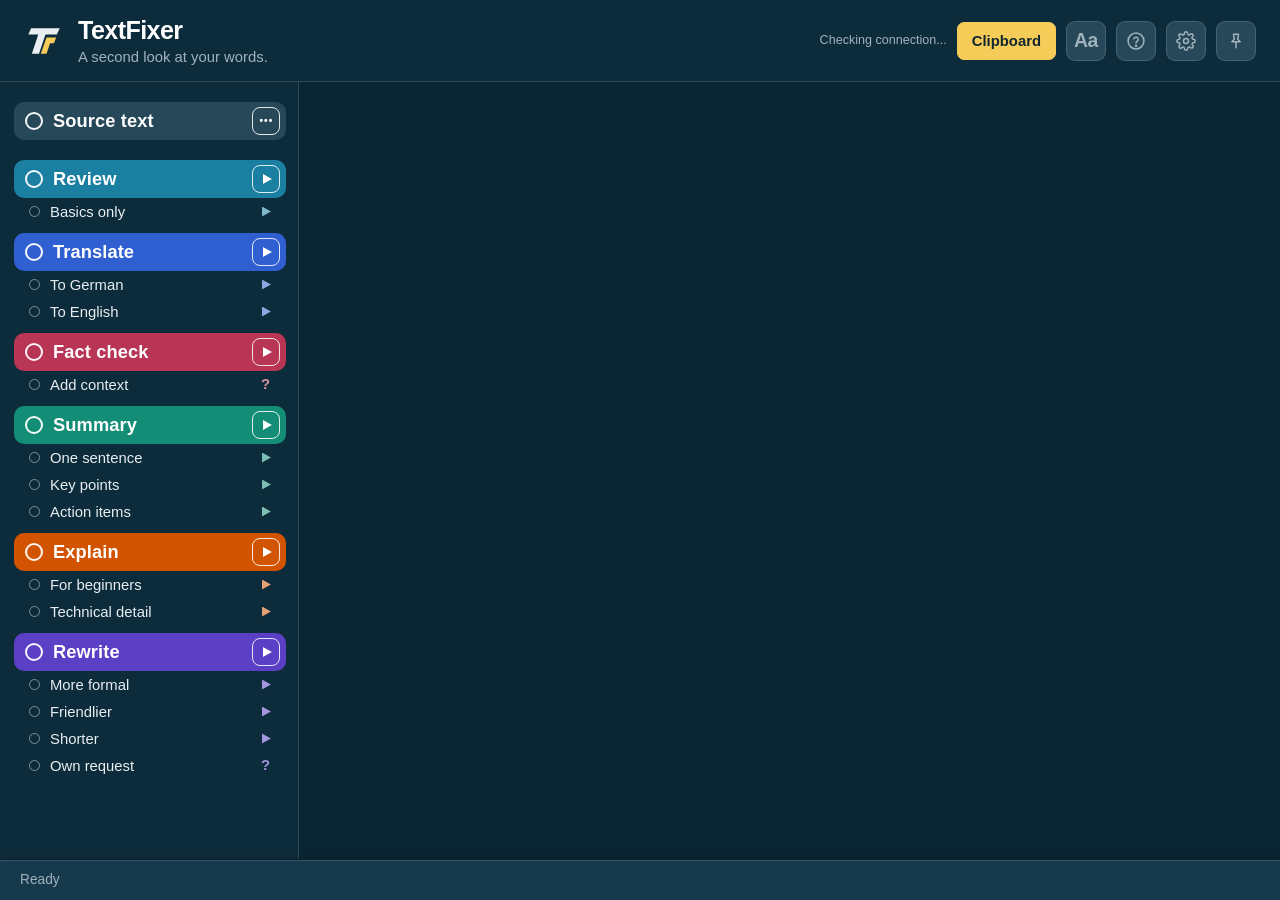
==== commit 790d9979: "Clipboard history as its own full-width view A yellow title bar button switches between Clipboard an" ====
--- a/src/TextFixer/Web/index.html
+++ b/src/TextFixer/Web/index.html
@@ -2,7 +2,7 @@
 <html lang="en"><head><meta charset="utf-8"><meta name="viewport" content="width=device-width,initial-scale=1">
 <meta http-equiv="Content-Security-Policy" content="default-src 'none'; script-src 'self'; style-src 'self'; img-src 'self'; connect-src 'none'; base-uri 'none'; form-action 'none'">
 <title>TextFixer by JPS</title><link rel="stylesheet" href="style.css"><script src="diff.js" defer></script><script src="review-model.js" defer></script><script src="markup.js" defer></script><script src="i18n-de.js" defer></script><script src="i18n.js" defer></script><script src="app.js" defer></script></head>
-<body><header><div class="brand"><img class="mark" src="logo.svg" alt="" aria-hidden="true"><div><h1>TextFixer</h1><p>A second look at your words.</p></div></div><div class="header-actions"><span id="daily-status" class="hint">Checking connection...</span><button id="open-text-size" class="icon-button text-size" title="Text size (click to change, or turn the wheel)" aria-label="Text size">Aa</button><button id="open-help" class="icon-button" title="Help" aria-label="Help"><svg viewBox="0 0 24 24" width="20" height="20" fill="none" stroke="currentColor" stroke-width="1.8" stroke-linecap="round" stroke-linejoin="round" aria-hidden="true"><circle cx="12" cy="12" r="9.5"/><path d="M9.3 9.2a2.8 2.8 0 0 1 5.4 1c0 1.9-2.7 2.4-2.7 4.1"/><circle cx="12" cy="17.6" r=".6" fill="currentColor"/></svg></button><button id="open-settings" class="icon-button" title="Settings" aria-label="Settings"><svg viewBox="0 0 24 24" width="20" height="20" fill="none" stroke="currentColor" stroke-width="1.8" stroke-linecap="round" stroke-linejoin="round" aria-hidden="true"><circle cx="12" cy="12" r="3"/><path d="M19.4 15a1.7 1.7 0 0 0 .3 1.8l.1.1a2 2 0 1 1-2.8 2.8l-.1-.1a1.7 1.7 0 0 0-1.8-.3 1.7 1.7 0 0 0-1 1.5V21a2 2 0 1 1-4 0v-.1a1.7 1.7 0 0 0-1.1-1.5 1.7 1.7 0 0 0-1.8.3l-.1.1a2 2 0 1 1-2.8-2.8l.1-.1a1.7 1.7 0 0 0 .3-1.8 1.7 1.7 0 0 0-1.5-1H3a2 2 0 1 1 0-4h.1a1.7 1.7 0 0 0 1.5-1.1 1.7 1.7 0 0 0-.3-1.8l-.1-.1a2 2 0 1 1 2.8-2.8l.1.1a1.7 1.7 0 0 0 1.8.3H9a1.7 1.7 0 0 0 1-1.5V3a2 2 0 1 1 4 0v.1a1.7 1.7 0 0 0 1 1.5 1.7 1.7 0 0 0 1.8-.3l.1-.1a2 2 0 1 1 2.8 2.8l-.1.1a1.7 1.7 0 0 0-.3 1.8V9a1.7 1.7 0 0 0 1.5 1H21a2 2 0 1 1 0 4h-.1a1.7 1.7 0 0 0-1.5 1z"/></svg></button><button id="pin-window" class="icon-button pin" title="Keep TextFixer in front of other windows" aria-pressed="false"><svg viewBox="0 0 24 24" width="20" height="20" fill="none" stroke="currentColor" stroke-width="1.8" stroke-linecap="round" stroke-linejoin="round" aria-hidden="true"><path d="M9 4h6l-1 6 3 3H7l3-3z"/><path d="M12 13v7"/></svg></button></div></header><div class="app-body"><nav id="sidebar" class="sidebar"><div class="task-group source-group"><button id="open-source" class="group-head" type="button" title="Shows the captured text and what TextFixer knows about it"><span class="menu-dot" aria-hidden="true"></span><strong>Source text</strong><span class="menu-icon icon-more" aria-hidden="true">•••</span></button></div><div id="task-choices" class="task-choices"></div><div class="task-group history-group"><button id="open-history" class="group-head" type="button" title="Your last copied texts"><span class="menu-dot" aria-hidden="true"></span><strong>Clipboard history</strong><span class="menu-icon icon-more" aria-hidden="true">•••</span></button></div></nav><div id="main-scroll" class="main-scroll">
+<body><header><div class="brand"><img class="mark" src="logo.svg" alt="" aria-hidden="true"><div><h1>TextFixer</h1><p>A second look at your words.</p></div></div><div class="header-actions"><span id="daily-status" class="hint">Checking connection...</span><button id="view-toggle" class="view-toggle" type="button" title="Switch between the clipboard history and the text tools"><span class="vt-label vt-clip">Clipboard</span><span class="vt-label vt-tools">Text tools</span><span class="vt-spin" aria-hidden="true"></span></button><button id="open-text-size" class="icon-button text-size" title="Text size (click to change, or turn the wheel)" aria-label="Text size">Aa</button><button id="open-help" class="icon-button" title="Help" aria-label="Help"><svg viewBox="0 0 24 24" width="20" height="20" fill="none" stroke="currentColor" stroke-width="1.8" stroke-linecap="round" stroke-linejoin="round" aria-hidden="true"><circle cx="12" cy="12" r="9.5"/><path d="M9.3 9.2a2.8 2.8 0 0 1 5.4 1c0 1.9-2.7 2.4-2.7 4.1"/><circle cx="12" cy="17.6" r=".6" fill="currentColor"/></svg></button><button id="open-settings" class="icon-button" title="Settings" aria-label="Settings"><svg viewBox="0 0 24 24" width="20" height="20" fill="none" stroke="currentColor" stroke-width="1.8" stroke-linecap="round" stroke-linejoin="round" aria-hidden="true"><circle cx="12" cy="12" r="3"/><path d="M19.4 15a1.7 1.7 0 0 0 .3 1.8l.1.1a2 2 0 1 1-2.8 2.8l-.1-.1a1.7 1.7 0 0 0-1.8-.3 1.7 1.7 0 0 0-1 1.5V21a2 2 0 1 1-4 0v-.1a1.7 1.7 0 0 0-1.1-1.5 1.7 1.7 0 0 0-1.8.3l-.1.1a2 2 0 1 1-2.8-2.8l.1-.1a1.7 1.7 0 0 0 .3-1.8 1.7 1.7 0 0 0-1.5-1H3a2 2 0 1 1 0-4h.1a1.7 1.7 0 0 0 1.5-1.1 1.7 1.7 0 0 0-.3-1.8l-.1-.1a2 2 0 1 1 2.8-2.8l.1.1a1.7 1.7 0 0 0 1.8.3H9a1.7 1.7 0 0 0 1-1.5V3a2 2 0 1 1 4 0v.1a1.7 1.7 0 0 0 1 1.5 1.7 1.7 0 0 0 1.8-.3l.1-.1a2 2 0 1 1 2.8 2.8l-.1.1a1.7 1.7 0 0 0-.3 1.8V9a1.7 1.7 0 0 0 1.5 1H21a2 2 0 1 1 0 4h-.1a1.7 1.7 0 0 0-1.5 1z"/></svg></button><button id="pin-window" class="icon-button pin" title="Keep TextFixer in front of other windows" aria-pressed="false"><svg viewBox="0 0 24 24" width="20" height="20" fill="none" stroke="currentColor" stroke-width="1.8" stroke-linecap="round" stroke-linejoin="round" aria-hidden="true"><path d="M9 4h6l-1 6 3 3H7l3-3z"/><path d="M12 13v7"/></svg></button></div></header><div class="app-body"><nav id="sidebar" class="sidebar"><div class="task-group source-group"><button id="open-source" class="group-head" type="button" title="Shows the captured text and what TextFixer knows about it"><span class="menu-dot" aria-hidden="true"></span><strong>Source text</strong><span class="menu-icon icon-more" aria-hidden="true">•••</span></button></div><div id="task-choices" class="task-choices"></div></nav><div id="main-scroll" class="main-scroll">
 <main id="main"><section id="empty-view" class="empty-view" hidden><h2>Select text in any app</h2><p>Press <span class="key" data-shortcut="open">Ctrl+Alt+.</span> to choose a task for it, or the shortcut of a task to start it right away. The captured text appears here, and the tasks on the left work with it.</p></section><section id="choose-view" class="task-band" hidden><div class="band-title"><h2 id="band-task"></h2><span id="band-option" class="band-pill" hidden></span><span id="band-model" class="band-model" hidden></span></div><span id="source-open" class="source-button"><span class="source-icon" aria-hidden="true"></span><span id="source-summary"></span></span></section><div id="choose-preview" class="result-layout choose-preview" hidden><div class="result-main"><pre id="choose-preview-text"></pre></div><div id="preview-facts" class="preview-facts"></div></div>
 
 
@@ -11,13 +11,13 @@
 <section id="worth-results" hidden><div class="section-heading"><h2 title="These are questions about the selection. Surrounding context may resolve them; facts are not researched here. Fact check researches claims on the web.">Worth checking <span id="finding-count" class="number"></span></h2></div><div id="findings"></div></section><section><div class="section-heading"><h2>Revised text</h2><span id="model" class="hint"></span></div><pre id="preview"></pre><label id="plain-text-option" class="hint"><input id="allow-plain-text" type="checkbox"> Use plain-text replacement instead (paragraph spacing and formatting may be lost).</label><p id="readonly-hint" class="hint" hidden>This text is read-only. Copy the revision and paste it where you need it.</p><div id="review-export" class="fact-export"></div><div class="toolbar"><div class="actions"><button id="use-review" class="use-capture" title="Makes this result the captured text, so you can run another task on it">Use as captured text</button><button id="copy" class="export-button" title="Keeps the original formatting exactly and adds the accepted corrections.">Original formatting</button><button id="apply" class="primary">Replace selection</button></div></div></section></div>
 <section id="translation-view" hidden><div class="section-heading"><h2>Translation</h2><span id="translation-model" class="hint"></span></div><p id="translation-hint" class="hint">German text becomes English; text in other languages becomes German.</p><pre id="translation-text"></pre><form id="revise-translation" class="revise-translation"><input id="translation-request" type="text" maxlength="500" autocomplete="off" placeholder="Request a change, for example: more formal, use du, shorter"><button id="revise-translation-button" type="submit">Revise</button></form><details class="correction-details"><summary>Show original text</summary><pre id="translation-original"></pre></details><p id="translation-readonly" class="hint" hidden>This text is read-only. Copy the translation and paste it where you need it.</p><div id="translation-export" class="fact-export"></div><div class="toolbar"><div class="actions"><button id="use-translation" class="use-capture" title="Makes this result the captured text, so you can run another task on it">Use as captured text</button><button id="apply-translation" class="primary">Replace as plain text</button></div></div></section>
 <section id="rewrite-view" hidden><div class="section-heading"><h2>Rewrite</h2><span id="rewrite-model" class="hint"></span></div><div id="rewrite-presets" class="rewrite-presets"></div><form id="rewrite-form" class="revise-translation"><input id="rewrite-request" type="text" maxlength="500" autocomplete="off" title="Describe the change. Each further request changes the latest rewrite." placeholder="Describe the change, for example: sound more confident, address the whole team"><button id="rewrite-button" type="submit">Rewrite</button></form><p id="rewrite-empty" class="hint">Describe the change. Each further request changes the latest rewrite.</p><div id="rewrite-result" hidden><p id="rewrite-steps" class="hint"></p><pre id="rewrite-text"></pre><details class="correction-details"><summary>Show changes</summary><div id="rewrite-changes" class="diff-view"></div></details><p id="rewrite-readonly" class="hint" hidden>This text is read-only. Copy the rewrite and paste it where you need it.</p><p id="rewrite-plain" class="hint">Formatting in the selection, such as bold or links, is not kept.</p><div id="rewrite-export" class="fact-export"></div><div class="toolbar"><div class="actions"><button id="rewrite-reset" class="link">Start over from the original</button><button id="use-rewrite" class="use-capture" title="Makes this result the captured text, so you can run another task on it">Use as captured text</button><button id="apply-rewrite" class="primary">Replace as plain text</button></div></div></div></section><section id="answer-view" hidden><div class="section-heading"><h2 id="answer-title">Summary</h2><span id="answer-model" class="hint"></span></div><p id="answer-hint" class="hint"></p><div id="dialog" class="dialog"></div><form id="dialog-form" class="dialog-form"><textarea id="dialog-question" title="Enter sends, Shift+Enter adds a line. Answers search the web and list their sources." rows="1" maxlength="1000" autocomplete="off" placeholder="Ask a follow-up question or object to something"></textarea><button id="dialog-send" type="submit" class="primary">Send</button></form><p id="dialog-keys" class="hint">Enter sends, Shift+Enter adds a line. Answers search the web and list their sources.</p><p id="dialog-full" class="hint" hidden>This conversation has reached 20 questions. Capture the text again to start a new one.</p><div id="answer-export"></div><button id="use-answer" type="button">Use as captured text</button><div class="toolbar"><div class="actions"><button id="copy-conversation">Copy conversation</button></div></div></section><section id="factcheck-setup" hidden><div class="section-heading"><h2>Fact check</h2></div><textarea id="fact-context" class="context-input" title="Add context if the claims need it: the topic, when and where something happened, the article the text refers to, or a link to it. Leave the field empty to check the text as it is." maxlength="4000" placeholder="For example: an article in Die Zeit of 12 March 2025 about heating subsidies, https://..."></textarea><div class="toolbar"><span></span><div class="actions"><button id="fact-start" class="primary" title="Ctrl+Enter starts the check.">Check facts</button></div></div></section><section id="factcheck-view" hidden><div class="section-heading"><h2>Fact check <span id="fact-count" class="number"></span></h2><span id="fact-meta" class="hint"></span></div><p id="fact-summary" class="fact-summary"></p><div id="fact-claims"></div><div id="fact-export" class="fact-export"></div><details id="fact-more" class="correction-details fact-more"><summary>Add context and check again</summary><textarea id="fact-context-more" class="context-input" maxlength="4000" placeholder="For example: an article in Die Zeit of 12 March 2025 about heating subsidies, https://..."></textarea><div class="toolbar"><span></span><div class="actions"><button id="fact-recheck" title="Checks the whole text again with this context and your answers.">Check again with this context</button></div></div></details><section id="fact-revision" hidden><div class="section-heading"><h2>Revised text</h2></div><pre id="fact-preview"></pre><label id="fact-plain-option" class="hint"><input id="fact-plain" type="checkbox"> Use plain-text replacement instead (paragraph spacing and formatting may be lost).</label><p id="fact-readonly" class="hint" hidden>This text is read-only. Copy the revision and paste it where you need it.</p><div id="fact-revised-export" class="fact-export"></div><div class="toolbar"><div class="actions"><button id="use-fact" class="use-capture" title="Makes this result the captured text, so you can run another task on it">Use as captured text</button><button id="fact-copy" class="export-button" title="Keeps the original formatting exactly and adds the accepted corrections.">Original formatting</button><button id="fact-apply" class="primary">Replace selection</button></div></div></section></section>
-<section id="history-view"><div class="section-heading"><h2 title="Your last 20 copied texts, newest first. Copy plain puts the text back on the clipboard without formatting; Copy formatted keeps its formatting.">Clipboard history <span id="history-count" class="number"></span></h2><div class="actions"><button id="history-clear" class="link">Clear all</button><button id="close-history" class="link">Close history</button></div></div><p id="history-empty" class="history-empty" hidden></p><div id="history-list"></div></section></main></div></div><div id="text-size" hidden><button id="text-smaller" class="step" type="button" title="Smaller text">&#8722;</button><span id="text-size-value"></span><button id="text-larger" class="step" type="button" title="Larger text">+</button><button id="text-reset" class="primary" type="button">Reset</button></div><footer class="status-bar"><span id="route" class="capture-icon" hidden><svg viewBox="0 0 24 24" width="18" height="18" fill="none" stroke="currentColor" stroke-width="1.7" aria-hidden="true"><g id="clipboard-icon"><rect x="5" y="5" width="14" height="16" rx="2"/><rect x="9" y="2" width="6" height="5" rx="1"/></g><g id="chrome-icon" hidden><circle cx="12" cy="12" r="9"/><path d="M3 9h18M7 5v2m3-2v2"/></g></svg><span id="route-title" class="sr-only"></span></span><span id="notice" role="status" aria-live="polite">Ready</span><button id="cancel" class="quiet" hidden>Stop</button></footer>
+<section id="history-view"><div class="section-heading"><h2 title="Your last 20 copied texts, newest first.">Clipboard history <span id="history-count" class="number"></span></h2><div class="actions"><button id="history-clear" class="link">Clear all</button></div></div><p id="history-empty" class="history-empty" hidden></p><div id="history-body" class="hv"><div class="hv-left"><label class="hv-search"><svg viewBox="0 0 24 24" fill="none" stroke="currentColor" stroke-width="2" stroke-linecap="round" aria-hidden="true"><circle cx="11" cy="11" r="7"/><path d="M20 20l-4-4"/></svg><input id="history-search" type="search" autocomplete="off" placeholder="Search history"><span id="history-hits" class="hits"></span></label><div class="hv-card"><div id="history-filter" class="hv-seg"></div><div id="history-list" class="hv-scroll"></div><div class="hv-keys"><kbd>&#8593;</kbd><kbd>&#8595;</kbd> select, <kbd>Enter</kbd> copy</div></div></div><div id="history-pane" class="hv-pane"></div></div></section><div id="working" class="working" hidden><span class="working-spinner"></span><span id="working-text"></span></div></main></div></div><div id="text-size" hidden><button id="text-smaller" class="step" type="button" title="Smaller text">&#8722;</button><span id="text-size-value"></span><button id="text-larger" class="step" type="button" title="Larger text">+</button><button id="text-reset" class="primary" type="button">Reset</button></div><footer class="status-bar"><span id="route" class="capture-icon" hidden><svg viewBox="0 0 24 24" width="18" height="18" fill="none" stroke="currentColor" stroke-width="1.7" aria-hidden="true"><g id="clipboard-icon"><rect x="5" y="5" width="14" height="16" rx="2"/><rect x="9" y="2" width="6" height="5" rx="1"/></g><g id="chrome-icon" hidden><circle cx="12" cy="12" r="9"/><path d="M3 9h18M7 5v2m3-2v2"/></g></svg><span id="route-title" class="sr-only"></span></span><span id="notice" role="status" aria-live="polite">Ready</span><button id="cancel" class="quiet" hidden>Stop</button></footer>
 <div id="capture-data" hidden><div id="post-info" class="post-info" hidden></div><pre id="choose-text"></pre><section id="format-info" hidden><strong id="format-source"></strong><p id="format-evidence"></p><p id="format-received"></p></section></div><dialog id="help" aria-labelledby="help-title"><div class="settings-heading"><h2 id="help-title">Help</h2><button id="close-help" autofocus>Done</button></div>
 <h3>Review text from Chrome</h3><ol><li>Select text inside an editor.</li><li>Right-click and choose "Review selection in TextFixer".</li><li>Review starts automatically. Accept or reject corrections, then choose "Apply in Chrome".</li></ol><p>The Chrome extension edits the captured editor directly. Set up the connection in Settings. Some editors are not supported.</p>
 <h3>Review text with <span data-shortcut="review">Ctrl+Alt+-</span></h3><ol><li>Select any text you can copy, in an editor or on a web page, then press <span data-shortcut="review">Ctrl+Alt+-</span>.</li><li>Review starts automatically. Review the suggestions.</li><li>Choose "Paste with formatting" to replace the selection, or copy the revision.</li></ol><p><span data-shortcut="review">Ctrl+Alt+-</span> uses the clipboard. When the copy has HTML or RTF (web pages, Word, Outlook, WordPad), TextFixer keeps its paragraphs and formatting. Markup typed as text, such as Markdown, BBCode, links or hashtags, stays as it is; a correction that would change it is refused. The destination controls how pasted formatting appears. Plain-text replacement is an explicit option and can remove formatting. For read-only text, such as a web page paragraph, TextFixer offers only copying the revision.</p>
 <h3>Open with <span data-shortcut="open">Ctrl+Alt+.</span></h3><ol><li>Select any text you can copy, then press <span data-shortcut="open">Ctrl+Alt+.</span>.</li><li>Choose what TextFixer should do: Review, Translate, Fact check, Summary, Explain or Rewrite. Click the colored bar of a task for its main action, or one of its option lines. Nothing starts until you choose.</li></ol><p>After the first task, the buttons above the result run another task on the same text. Results are kept, so switching back sends no new request.</p><h3>Translate</h3><p>German text becomes English; text in other languages becomes German. Choose Replace to paste the translation over your selection, or copy it. To adjust the translation, describe the change in the field below it, for example "more formal", "use du" or "shorter", and choose Revise. Each revision starts from the current translation. Plain text is pasted as plain text; text copied with quotes, links or mentions keeps them (see Quotes and links). For read-only text, TextFixer offers only copying the translation.</p><h3>Fact check</h3><p>Before the check starts you can add context: the topic, when and where something happened, the article the text refers to, or a link to it. Leave the field empty to check the text as it is. TextFixer finds the checkable claims and researches each one on the web. Each claim shows a verdict, an explanation and the sources found. Open a source to read it in your browser. "Supported by the sources found" means the cited sources back the claim; it is not a guarantee. "Can't verify" means the evidence found was not enough. A claim without a cited source is never marked supported or wrong. "Needs context" means the claim can only be checked with information from you; the card asks a question, and your answer checks that claim again. "Add context and check again" below the results checks the whole text again with new context and your answers. Context and answers belong to the captured text and are not saved. For a wrong claim, tick its correction to include it in the revised text, then copy it or replace your selection. Formatting is kept as in a review. A fact check takes longer than a review and uses more of your plan allowance.</p><h3>Rewrite, Summary and Explain</h3><p>Rewrite offers presets such as More formal or Shorter, or describe the change in your own words. Each further request changes the latest rewrite, and "Show changes" marks what changed. Replace pastes the rewrite over your selection. Summary and Explain answer in the language chosen under Settings > Language and describe the text without checking whether it is true. Below the answer you can ask follow-up questions or object to something, like in a chat: these answers search the web, list their sources and say when you are right or when the earlier answer stands. Each answer has a Copy button, and Copy conversation copies the whole dialog with its sources. The conversation belongs to the captured text and ends with the next capture; it holds up to 20 questions and is not saved.</p><h3>Quotes and links</h3><p>When the copied text holds quotes, links, mentions, embedded videos or images, or code, TextFixer reads them from the copied formatting. Quotes are other people's words: Review and Rewrite leave them unchanged, Fact check checks only your own claims and reads the quotes to understand what they answer, and Summary and Explain read them as context. Translate translates them and keeps every quote level. Links, mentions and code are kept exactly, including the full address behind a shortened link text. Replace pastes the result with its quotes, links and mentions. If the AI drops a link or another object, TextFixer says so and does not replace your selection; copying still works.</p><h3>Punctuation style</h3><p>Settings &gt; Punctuation style sets quotation marks, dashes, ellipses, spaces, the multiplication sign, arrows, and feet and inches separately. "Keep as typed" uses plain characters in corrections and translations and leaves the ones you typed. "Make plain" also converts yours; these appear as Punctuation corrections. "Allow typographic" lets ChatGPT choose.</p>
-<h3>Task cards</h3><p>Answers and fact check results have one copy button per format: Formatted text for Word, Outlook and similar apps, Plain text, Markdown, BBCode and M! Forum. A dot marks the formats that match the captured text. The band at the top shows the task in its color and where the text comes from. Source text, at the top of the sidebar, shows the captured text with its size, origin, Source format (what TextFixer recognized and what the clipboard contained) and whether TextFixer can replace the selection. Pass on, below a result, holds the copy formats, Replace and Use as captured text; formats that match the source have a yellow border. Use as captured text makes that result the captured text, so you can run another task on it, for example review a translation. If the original selection can be replaced, a later paste still replaces it, as plain text. Each task in the left sidebar has a colored bar and option lines below it. The bar runs the main action, an option line runs that variant. The icon at the end of a line tells what happens: ▶ starts right away, ? asks you for something first, ••• opens a view. The tasks work with the captured text shown under Source text, so you can switch tasks without capturing again. Clipboard history is at the bottom of the sidebar; Help and Settings are the question mark and cog icons at the top right. A click on a card runs its main action; the buttons inside a card run options: Review: Basics only checks spelling, grammar, punctuation and wrong words, without points worth checking. Translate: the card translates German into English and other languages into German; To German and To English set the target. Fact check: the card checks right away; Add context... opens a field for context first. Rewrite: the card improves wording and flow; More formal, Friendlier and Shorter start from the original; Own request opens a field for your own request. Summary: One sentence, Key points, Action items (only tasks the text states, or a note that there are none). Explain: For beginners, Technical detail. Each option keeps its own result for the captured text.</p><h3>Shortcuts</h3><p>Settings > Shortcuts sets the keys. Open is always available; Review, Translate, Fact check, Rewrite, Summary and Explain can each have their own shortcut that starts the main action of the task right away, or none. Click a shortcut, press the new keys, and it works right away in every app. Use Ctrl or Alt, or both, with a letter, a digit, period, comma, minus or F1 to F24. TextFixer refuses combinations that another app already uses, that are needed for editing, such as Ctrl+C, or that type a character on your keyboard layout, such as Ctrl+Alt+Q for @ on German keyboards. A shortcut can still have a meaning inside an app, for example Alt+E for the Edit menu in older programs; TextFixer takes it over while it runs.</p><h3>Choose your corrections</h3><p>Red crossed-out text is removed; green text is added. A removed punctuation mark or space appears in a dashed box labelled "Remove", an added one in a green box labelled "Add". Click a marked correction to accept or reject it. Choose a review tab: Spelling, Grammar, Punctuation or Wording. Worth checking and Formatting suggestions have sections of their own below the corrections. Counts show available suggestions; categories without suggestions are listed next to the tabs. The review opens on the first tab with suggestions, or Spelling when all counts are zero. Only the selected category is in color and clickable; corrections of other categories appear in gray with their current choices, and clicking one opens its tab. Sentences without a correction of the selected tab are dimmed. "Accept all" and "Reject all" below the text affect only the selected tab; the bar next to them shows how many corrections of the tab are accepted and rejected.</p><p>Formatting suggestions are checked locally for <span data-shortcut="review">Ctrl+Alt+-</span> HTML captures and appear in the Formatting tab, accepted like text corrections. Each fix shows the old and new run, with the space as a dot. Click a fix or its switch to accept or reject it. Where a text correction touches the same run, the text correction is shown and the formatting fix is left out. With plain-text replacement, formatting fixes stay gray.</p><p>"Worth checking" contains questions about reasoning and terminology. Each finding has a kind label. "Use this wording" is available when its first quote matches one place in the captured text. It creates an accepted replacement under Worth checking. "Undo wording" or rejecting that replacement restores the overlapping spelling and grammar choices. Overlapping wording replacements cannot be active together. A disabled wording button has a visible explanation. Rewrites that change line breaks cannot be applied.</p>
-<h3>Review mode</h3><p>Settings > Review chooses how the text is checked. "One request for all tabs" sends one request and shows all tabs together. "One request per tab" runs a separate, focused check for each tab, all at the same time. Finished tabs show their count and can be reviewed right away; a spinning ring marks a tab being checked, "!" marks a tab that could not be checked. Copy and paste become available when all tabs are done. Where two tabs change the same text, the tab further left wins.</p><h3>Clipboard history</h3><p>Choose "Clipboard history" to see your last 20 copied texts. Choose "Copy plain" to put an entry back on the clipboard without formatting, or "Copy formatted" (shown for formatted entries) to keep bold, links and other formatting. The × removes an entry. Then paste it anywhere. Password manager copies are not recorded. Turn recording off or clear the history in Settings.</p><h3>After applying</h3><p><span data-shortcut="review">Ctrl+Alt+-</span> sends the paste but cannot verify the result inside the editor. "Paste sent" describes delivery of the paste command, not confirmation of the resulting text. If the revised text remains on the clipboard, check the editor before pasting again. Check the result in the original editor. Use Ctrl+Z there to undo; Chrome direct edits may need one undo per correction.</p><p>Closing this window keeps TextFixer running in the tray. Choose Exit from the tray menu to close the app.</p></dialog>
+<h3>Task cards</h3><p>Answers and fact check results have one copy button per format: Formatted text for Word, Outlook and similar apps, Plain text, Markdown, BBCode and M! Forum. A dot marks the formats that match the captured text. The band at the top shows the task in its color and where the text comes from. Source text, at the top of the sidebar, shows the captured text with its size, origin, Source format (what TextFixer recognized and what the clipboard contained) and whether TextFixer can replace the selection. Pass on, below a result, holds the copy formats, Replace and Use as captured text; formats that match the source have a yellow border. Use as captured text makes that result the captured text, so you can run another task on it, for example review a translation. If the original selection can be replaced, a later paste still replaces it, as plain text. Each task in the left sidebar has a colored bar and option lines below it. The bar runs the main action, an option line runs that variant. The icon at the end of a line tells what happens: ▶ starts right away, ? asks you for something first, ••• opens a view. The tasks work with the captured text shown under Source text, so you can switch tasks without capturing again. The yellow Clipboard button, Help and Settings are at the top right. A click on a card runs its main action; the buttons inside a card run options: Review: Basics only checks spelling, grammar, punctuation and wrong words, without points worth checking. Translate: the card translates German into English and other languages into German; To German and To English set the target. Fact check: the card checks right away; Add context... opens a field for context first. Rewrite: the card improves wording and flow; More formal, Friendlier and Shorter start from the original; Own request opens a field for your own request. Summary: One sentence, Key points, Action items (only tasks the text states, or a note that there are none). Explain: For beginners, Technical detail. Each option keeps its own result for the captured text.</p><h3>Shortcuts</h3><p>Settings > Shortcuts sets the keys. Open is always available; Review, Translate, Fact check, Rewrite, Summary and Explain can each have their own shortcut that starts the main action of the task right away, or none. Click a shortcut, press the new keys, and it works right away in every app. Use Ctrl or Alt, or both, with a letter, a digit, period, comma, minus or F1 to F24. TextFixer refuses combinations that another app already uses, that are needed for editing, such as Ctrl+C, or that type a character on your keyboard layout, such as Ctrl+Alt+Q for @ on German keyboards. A shortcut can still have a meaning inside an app, for example Alt+E for the Edit menu in older programs; TextFixer takes it over while it runs.</p><h3>Choose your corrections</h3><p>Red crossed-out text is removed; green text is added. A removed punctuation mark or space appears in a dashed box labelled "Remove", an added one in a green box labelled "Add". Click a marked correction to accept or reject it. Choose a review tab: Spelling, Grammar, Punctuation or Wording. Worth checking and Formatting suggestions have sections of their own below the corrections. Counts show available suggestions; categories without suggestions are listed next to the tabs. The review opens on the first tab with suggestions, or Spelling when all counts are zero. Only the selected category is in color and clickable; corrections of other categories appear in gray with their current choices, and clicking one opens its tab. Sentences without a correction of the selected tab are dimmed. "Accept all" and "Reject all" below the text affect only the selected tab; the bar next to them shows how many corrections of the tab are accepted and rejected.</p><p>Formatting suggestions are checked locally for <span data-shortcut="review">Ctrl+Alt+-</span> HTML captures and appear in the Formatting tab, accepted like text corrections. Each fix shows the old and new run, with the space as a dot. Click a fix or its switch to accept or reject it. Where a text correction touches the same run, the text correction is shown and the formatting fix is left out. With plain-text replacement, formatting fixes stay gray.</p><p>"Worth checking" contains questions about reasoning and terminology. Each finding has a kind label. "Use this wording" is available when its first quote matches one place in the captured text. It creates an accepted replacement under Worth checking. "Undo wording" or rejecting that replacement restores the overlapping spelling and grammar choices. Overlapping wording replacements cannot be active together. A disabled wording button has a visible explanation. Rewrites that change line breaks cannot be applied.</p>
+<h3>Review mode</h3><p>Settings > Review chooses how the text is checked. "One request for all tabs" sends one request and shows all tabs together. "One request per tab" runs a separate, focused check for each tab, all at the same time. Finished tabs show their count and can be reviewed right away; a spinning ring marks a tab being checked, "!" marks a tab that could not be checked. Copy and paste become available when all tabs are done. Where two tabs change the same text, the tab further left wins.</p><h3>Clipboard history</h3><p>The yellow Clipboard button at the top right shows your last 20 copied texts across the whole window; Text tools leads back. A double-click on the tray icon opens the clipboard too. Search finds text anywhere in an entry, the kind buttons show only formatted texts, links, paths or plain text. The right side shows the whole entry with every match marked; the arrows go to the previous or next match. Up and Down choose an entry, Enter copies it without formatting, Esc clears the search and then opens the text tools. Copy formatted, shown for formatted entries, keeps bold, links and other formatting. The × removes an entry. Copying is available when no task is running. Password manager copies are not recorded. Turn recording off or clear the history in Settings.</p><h3>After applying</h3><p><span data-shortcut="review">Ctrl+Alt+-</span> sends the paste but cannot verify the result inside the editor. "Paste sent" describes delivery of the paste command, not confirmation of the resulting text. If the revised text remains on the clipboard, check the editor before pasting again. Check the result in the original editor. Use Ctrl+Z there to undo; Chrome direct edits may need one undo per correction.</p><p>Closing this window keeps TextFixer running in the tray. Choose Exit from the tray menu to close the app.</p></dialog>
 <dialog id="settings" aria-labelledby="settings-title"><div class="settings-heading"><h2 id="settings-title">Settings</h2><button id="close-settings" autofocus>Done</button></div>
 <h3>AI connection</h3><section class="connection"><div><strong id="connection">Checking connection...</strong><p>Checks use your ChatGPT plan allowance.</p></div><div class="actions"><button id="signin">Continue with ChatGPT</button><button id="signout" class="quiet" hidden>Sign out</button><button id="usage" class="link">Manage usage</button></div></section><h3>Model</h3><section class="connection model-choice"><p id="model-status" class="hint">Loading models...</p><h4>Review</h4><div id="model-list" class="model-list"></div><h4>Translation</h4><div id="translation-model-list" class="model-list"></div><h4>Fact check</h4><div id="fact-model-list" class="model-list"></div></section>
 <h3>Review</h3><section class="connection review-mode"><label class="startup-option"><input type="radio" name="review-mode" value="single" checked><span><strong>One request for all tabs</strong><p>Uses the least plan allowance. All corrections and findings arrive together, usually a little sooner than the last tab of a per-tab check.</p></span></label><label class="startup-option"><input type="radio" name="review-mode" value="focused"><span><strong>One request per tab</strong><p>A separate, focused check for each tab, all at the same time. The first tabs open after a few seconds while the rest are checked. Uses about five times the plan allowance.</p></span></label></section><h3>Punctuation style</h3><section class="connection punctuation-style"><p class="hint">Keep as typed: corrections and translations use the plain form, and characters you typed stay. Make plain: your own characters are converted too. Allow typographic: corrections and translations may use typographic characters.</p><div class="style-option"><span><strong>Quotation marks and apostrophes</strong><p><code>"</code> and <code>'</code> instead of <code>&bdquo; &ldquo; &rdquo; &sbquo; &lsquo; &rsquo; &laquo; &raquo;</code></p></span><span class="style-choices"><label><input type="radio" name="style-quotes" value="keep" data-style="quotes" checked>Keep as typed</label><label><input type="radio" name="style-quotes" value="plain" data-style="quotes">Make plain</label><label><input type="radio" name="style-quotes" value="typographic" data-style="quotes">Allow typographic</label></span></div><div class="style-option"><span><strong>Dashes</strong><p><code>-</code> instead of <code>&ndash;</code> and <code>&mdash;</code></p></span><span class="style-choices"><label><input type="radio" name="style-dashes" value="keep" data-style="dashes" checked>Keep as typed</label><label><input type="radio" name="style-dashes" value="plain" data-style="dashes">Make plain</label><label><input type="radio" name="style-dashes" value="typographic" data-style="dashes">Allow typographic</label></span></div><div class="style-option"><span><strong>Ellipsis</strong><p><code>...</code> instead of <code>&hellip;</code></p></span><span class="style-choices"><label><input type="radio" name="style-ellipsis" value="keep" data-style="ellipsis" checked>Keep as typed</label><label><input type="radio" name="style-ellipsis" value="plain" data-style="ellipsis">Make plain</label><label><input type="radio" name="style-ellipsis" value="typographic" data-style="ellipsis">Allow typographic</label></span></div><div class="style-option"><span><strong>Spaces</strong><p>Normal spaces instead of non-breaking, narrow or thin spaces</p></span><span class="style-choices"><label><input type="radio" name="style-spaces" value="keep" data-style="spaces" checked>Keep as typed</label><label><input type="radio" name="style-spaces" value="plain" data-style="spaces">Make plain</label><label><input type="radio" name="style-spaces" value="typographic" data-style="spaces">Allow typographic</label></span></div><div class="style-option"><span><strong>Multiplication sign</strong><p><code>x</code> instead of <code>&times;</code></p></span><span class="style-choices"><label><input type="radio" name="style-multiply" value="keep" data-style="multiply" checked>Keep as typed</label><label><input type="radio" name="style-multiply" value="plain" data-style="multiply">Make plain</label><label><input type="radio" name="style-multiply" value="typographic" data-style="multiply">Allow typographic</label></span></div><div class="style-option"><span><strong>Arrows</strong><p><code>-&gt;</code>, <code>&lt;-</code> and <code>=&gt;</code> instead of <code>&rarr; &larr; &rArr;</code></p></span><span class="style-choices"><label><input type="radio" name="style-arrows" value="keep" data-style="arrows" checked>Keep as typed</label><label><input type="radio" name="style-arrows" value="plain" data-style="arrows">Make plain</label><label><input type="radio" name="style-arrows" value="typographic" data-style="arrows">Allow typographic</label></span></div><div class="style-option"><span><strong>Feet and inches</strong><p><code>'</code> and <code>"</code> instead of <code>&prime;</code> and <code>&Prime;</code></p></span><span class="style-choices"><label><input type="radio" name="style-primes" value="keep" data-style="primes" checked>Keep as typed</label><label><input type="radio" name="style-primes" value="plain" data-style="primes">Make plain</label><label><input type="radio" name="style-primes" value="typographic" data-style="primes">Allow typographic</label></span></div></section><h3>Language</h3><section class="connection punctuation-style"><div class="style-option"><span><strong>App language</strong><p>Language of this window, Help and messages</p></span><span class="style-choices" data-no-tr><label><input type="radio" name="app-language" value="en" data-writing="appLanguage" checked>English</label><label><input type="radio" name="app-language" value="de" data-writing="appLanguage">Deutsch</label></span></div><div class="style-option"><span><strong>Words added to results</strong><p>Explanations, summaries and the labels in copied fact checks, such as "Correction:". Corrections, rewrites and translations keep the language of the text.</p></span><span class="style-choices"><label><input type="radio" name="result-language" value="text" data-writing="resultLanguage" checked>Same as the text</label><label data-no-tr><input type="radio" name="result-language" value="en" data-writing="resultLanguage">English</label><label data-no-tr><input type="radio" name="result-language" value="de" data-writing="resultLanguage">Deutsch</label></span></div></section><h3>Spelling and address</h3><section class="connection punctuation-style"><p class="hint">The E-Mail spelling applies to every task. Du in Review only changes capitalization and never turns du into Sie. The form of address applies to translations into German; Rewrite, Summary and Explain keep the form your text uses.</p><div class="style-option"><span><strong>E-Mail</strong><p>How the word is spelled, also in compounds such as E-Mail-Adresse</p></span><span class="style-choices"><label><input type="radio" name="writing-email" value="keep" data-writing="email" checked>Keep as written</label><label><input type="radio" name="writing-email" value="E-Mail" data-writing="email">E-Mail</label><label><input type="radio" name="writing-email" value="E-mail" data-writing="email">E-mail</label><label><input type="radio" name="writing-email" value="Email" data-writing="email">Email</label></span></div><div class="style-option"><span><strong>du or Du in Review</strong><p>Capitalization of du, dich, dein and similar forms when Review corrects your text</p></span><span class="style-choices"><label><input type="radio" name="writing-review-du" value="keep" data-writing="reviewDu" checked>Keep as written</label><label><input type="radio" name="writing-review-du" value="du" data-writing="reviewDu">du</label><label><input type="radio" name="writing-review-du" value="Du" data-writing="reviewDu">Du</label></span></div><div class="style-option"><span><strong>Form of address in translations</strong><p>How a translation into German addresses the reader. Automatic chooses what fits the text.</p></span><span class="style-choices"><label><input type="radio" name="writing-address" value="auto" data-writing="address" checked>Automatic</label><label><input type="radio" name="writing-address" value="du" data-writing="address">du</label><label><input type="radio" name="writing-address" value="Du" data-writing="address">Du</label><label><input type="radio" name="writing-address" value="Sie" data-writing="address">Sie</label></span></div></section><h3>Shortcuts</h3><section class="connection shortcut-settings"><p class="hint">Open captures your selection and lets you choose a task. A task with its own shortcut starts its main action right away. Click a shortcut, then press the new keys: Ctrl or Alt, or both, with a letter, a digit, period, comma, minus or F1 to F24.</p><div id="shortcut-list" class="shortcut-list"></div></section><h3>Startup</h3><section class="connection"><label class="startup-option"><input type="checkbox" id="autostart"><span><strong>Start with Windows</strong><p>TextFixer starts in the tray when you sign in to Windows.</p></span></label></section><h3>Clipboard history</h3><section class="connection"><label class="startup-option"><input type="checkbox" id="history-enabled" checked><span><strong>Record clipboard history</strong><p>Keeps your last 20 copied texts, encrypted for your Windows user. Password manager copies are skipped.</p></span></label><button id="settings-history-clear" class="quiet">Clear history</button></section><section class="chrome-setup"><div class="section-heading"><h2>Chrome direct editing</h2><button id="refresh-chrome" class="link">Refresh status</button></div><p id="chrome-status" class="hint">Checking Chrome connection...</p><details id="setup-details"><summary>Set up the Chrome connection</summary><ol><li><button id="register-chrome">Register Chrome connection</button> <span class="hint">Registers this app for your Windows user.</span></li><li>Open <code>chrome://extensions</code>, enable Developer mode, and use Load unpacked to select <code id="extension-path">chrome-extension</code>. <button id="extension-folder" class="link">Open folder</button></li><li>Select text inside your Chrome editor, right-click, and choose "Review selection in TextFixer".</li></ol><p class="hint">An extension capture offers "Apply in Chrome". The status-bar icon identifies the capture source. <span data-shortcut="review">Ctrl+Alt+-</span> uses the separate clipboard mode.</p></details></section>
--- a/src/TextFixer/Web/style.css
+++ b/src/TextFixer/Web/style.css
@@ -244,21 +244,71 @@
 .dialog-form textarea { flex:1; min-width:0; height:calc(1.5em + 22px); min-height:calc(1.5em + 22px); max-height:160px; resize:none; padding:10px 12px; border-radius:7px; font:calc(14px * var(--text-scale))/1.5 "Segoe UI",Arial; }
 #dialog-keys,#dialog-full { margin:6px 0 0; }
 #history-view { display:none; }
-main.show-history > :not(#history-view) { display:none !important; }
-main.show-history > #history-view { display:block; }
-main.show-history { max-width:1600px; }
-.header-actions button.active { border-color:var(--accent); color:var(--accent); background:rgba(245,204,87,.08); }
-#history-list { display:grid; grid-template-columns:repeat(auto-fill,minmax(190px,1fr)); grid-auto-rows:158px; gap:10px; }
-.history-entry { display:flex; flex-direction:column; min-width:0; overflow:hidden; border:1px solid var(--edge); border-radius:8px; background:var(--room-1); transition:border-color .15s; }
-.history-entry.copied { border-color:var(--accent); }
-.history-text { flex:1; min-height:0; overflow:hidden; width:100%; text-align:left; white-space:pre-wrap; overflow-wrap:anywhere; border:0; background:transparent; border-radius:8px 8px 0 0; padding:6px 14px 0; cursor:default; font:400 calc(13px * var(--text-scale))/1.5 "Segoe UI",Arial; color:var(--text); -webkit-mask-image:linear-gradient(#000 calc(100% - 24px),transparent); mask-image:linear-gradient(#000 calc(100% - 24px),transparent); }
-.history-top { display:flex; align-items:center; gap:10px; padding:10px 14px 0; white-space:nowrap; overflow:hidden; }
-.history-top .hint { margin:0; font-size:calc(11px * var(--text-scale)); }
-button.history-remove { margin-left:auto; margin-right:-6px; padding:0 6px; border:0; background:transparent; color:var(--dim); font:400 calc(16px * var(--text-scale))/calc(20px * var(--text-scale)) "Segoe UI",Arial; border-radius:5px; }
-button.history-remove:hover { color:var(--bad); background:var(--room-2); }
-.history-meta { display:flex; justify-content:flex-start; padding:4px 6px; border-top:1px solid var(--edge); }
-.history-meta .actions { display:flex; gap:2px; }
-.history-meta .actions button.done { color:var(--accent-hot); }
+/* Clipboard view: the history fills the window, the sidebar and the text tools are hidden. */
+body.clipboard .sidebar { display:none; }
+body.clipboard .main-scroll { display:flex; flex-direction:column; overflow:hidden; }
+body.clipboard main { flex:1; min-height:0; width:100%; max-width:1600px; display:flex; flex-direction:column; box-sizing:border-box; }
+body.clipboard main > :not(#history-view) { display:none !important; }
+body.clipboard main > #history-view { flex:1; min-height:0; display:flex; flex-direction:column; }
+#history-view .section-heading { flex:none; }
+.hv { flex:1; min-height:0; display:grid; grid-template-columns:minmax(300px,440px) minmax(0,1fr); gap:16px; }
+.hv[hidden] { display:none; }
+.hv-left { display:flex; flex-direction:column; gap:12px; min-height:0; min-width:0; }
+.hv-search { position:relative; display:flex; align-items:center; flex:none; }
+.hv-search svg { position:absolute; left:11px; width:16px; height:16px; color:var(--dim); pointer-events:none; }
+.hv-search input { width:100%; box-sizing:border-box; background:var(--room-1); border:1px solid var(--edge); border-radius:9px; color:var(--text); padding:8px 96px 8px 34px; font:calc(14px * var(--text-scale)) "Segoe UI",Arial; }
+.hv-search input::-webkit-search-cancel-button { display:none; }
+.hv-search input:focus,.hv-search input:focus-visible { outline:none; border-color:var(--accent-edge); }
+.hv-search .hits { position:absolute; right:11px; font-size:calc(12.5px * var(--text-scale)); color:var(--dim); pointer-events:none; }
+.hv-card { flex:1; display:flex; flex-direction:column; min-height:0; border:1px solid var(--edge); border-radius:12px; background:var(--room-1); overflow:hidden; }
+.hv-seg { flex:none; display:flex; margin:8px; border:1px solid var(--edge-strong); border-radius:9px; overflow:hidden; }
+.hv-seg button { flex:1; min-width:0; justify-content:center; border:0; border-radius:0; background:transparent; color:var(--muted); font:600 calc(13px * var(--text-scale)) "Segoe UI",Arial; padding:6px; display:inline-flex; align-items:center; gap:6px; white-space:nowrap; }
+.hv-seg button + button { border-left:1px solid var(--edge); }
+.hv-seg button.on { background:var(--room-3); color:var(--text); }
+.hv-seg i { width:4px; height:13px; border-radius:2px; background:var(--k,var(--dim)); flex:none; }
+.hv-scroll { flex:1; overflow:auto; overflow-x:hidden; padding:4px 6px 8px; border-top:1px solid var(--edge); }
+.hv-keys { flex:none; display:flex; gap:6px; align-items:center; justify-content:center; padding:8px 10px; border-top:1px solid var(--edge); background:rgba(0,0,0,.14); font-size:calc(12.5px * var(--text-scale)); color:var(--dim); }
+.hv kbd { font:600 calc(11.5px * var(--text-scale)) "Segoe UI",Arial; color:var(--text); background:var(--room-2); border:1px solid var(--edge-strong); border-bottom-width:2px; border-radius:5px; padding:0 5px; }
+.hv mark { background:rgba(245,204,87,.28); color:var(--text); border-radius:3px; padding:0 1px; }
+.hv mark.cur { background:var(--accent); color:var(--on-accent); }
+.hv-group { font-size:calc(12.5px * var(--text-scale)); font-weight:700; color:var(--muted); padding:12px 12px 4px 18px; }
+.hv-group:first-child { padding-top:6px; }
+button.hv-row { position:relative; display:block; width:100%; text-align:left; border:0; background:transparent; color:var(--text); font:calc(14px * var(--text-scale))/1.45 "Segoe UI",Arial; padding:8px 12px 8px 18px; border-radius:8px; }
+button.hv-row::before { content:""; position:absolute; left:5px; top:8px; bottom:8px; width:3px; border-radius:2px; background:var(--k,var(--dim)); }
+button.hv-row:hover { background:var(--room-2); }
+button.hv-row.sel { background:var(--room-3); }
+.hv-row .t { display:block; white-space:nowrap; overflow:hidden; }
+.hv-row .m { display:flex; gap:8px; align-items:center; margin-top:1px; }
+.hv-row .snip { display:block; font-size:calc(12.5px * var(--text-scale)); color:var(--muted); white-space:nowrap; overflow:hidden; text-overflow:ellipsis; margin-top:2px; }
+.hv-row .hitn { font-size:calc(11.5px * var(--text-scale)); color:var(--accent); font-weight:600; }
+.hv .time { color:var(--dim); font-size:calc(12.5px * var(--text-scale)); white-space:nowrap; }
+.hv .mono { font-family:Consolas,"Cascadia Mono",monospace; font-size:calc(13.5px * var(--text-scale)); }
+.hv .rich-badge { font-size:calc(11.5px * var(--text-scale)); font-weight:600; border-radius:6px; padding:1px 7px; white-space:nowrap; color:var(--accent); background:rgba(245,204,87,.10); border:1px solid var(--accent-edge); }
+.hv-none { color:var(--dim); padding:18px 14px; font-size:calc(14px * var(--text-scale)); margin:0; }
+.hv-pane { display:flex; flex-direction:column; min-width:0; min-height:0; }
+.hv-pane .meta { display:flex; align-items:center; gap:10px; margin-bottom:10px; flex-wrap:wrap; min-height:32px; }
+.hv-pane .hv-kind { font-size:calc(13px * var(--text-scale)); font-weight:600; display:inline-flex; align-items:center; gap:7px; }
+.hv-pane .hv-kind i { width:4px; height:16px; border-radius:2px; background:var(--k,var(--dim)); }
+.hv-pane .nav { margin-left:auto; display:flex; align-items:center; gap:2px; font-size:calc(12.5px * var(--text-scale)); color:var(--muted); }
+.hv-pane .full { flex:1; overflow:auto; white-space:pre-wrap; overflow-wrap:anywhere; padding:14px 16px; border:1px solid var(--edge); border-radius:10px; background:var(--room-1); min-height:120px; font-size:calc(14px * var(--text-scale)); line-height:1.5; }
+.hv-pane .bar { display:flex; gap:10px; margin-top:12px; align-items:center; flex-wrap:wrap; }
+.hv-pane .bar .hv-ib { margin-left:auto; }
+.hv-pane .cut-note { color:var(--dim); font-size:calc(12.5px * var(--text-scale)); }
+button.hv-ib { width:32px; height:32px; padding:0; display:inline-grid; place-items:center; border:1px solid transparent; border-radius:8px; background:transparent; color:var(--muted); flex:none; }
+button.hv-ib:hover:not(:disabled) { background:var(--room-3); color:var(--text); border-color:var(--edge); }
+button.hv-ib.remove:hover { color:var(--bad); }
+button.hv-ib:disabled { opacity:.35; }
+button.hv-ib svg { width:17px; height:17px; }
+.hv-pane .bar button.done { border-color:var(--accent-hot); }
+@media(max-width:760px) { .hv { grid-template-columns:1fr; overflow:auto; } .hv-card { height:420px; flex:none; } .hv-pane { min-height:360px; } }
+/* Title bar switch between the clipboard history and the text tools. Both labels share one grid cell, so the width stays. */
+button.view-toggle { display:inline-grid; align-items:center; position:relative; background:var(--accent); border-color:var(--accent); color:var(--on-accent); font-weight:600; padding:6px 14px; }
+button.view-toggle:hover { background:var(--accent-hot); border-color:var(--accent-hot); }
+.view-toggle .vt-label { grid-area:1/1; text-align:center; }
+.view-toggle .vt-tools,body.clipboard .view-toggle .vt-clip { visibility:hidden; }
+body.clipboard .view-toggle .vt-tools { visibility:visible; }
+.view-toggle .vt-spin { display:none; position:absolute; top:-6px; right:-6px; width:14px; height:14px; box-sizing:border-box; border-radius:50%; border:2px solid var(--accent-edge); border-top-color:var(--accent); background:var(--room-1); }
+.view-toggle.running .vt-spin { display:block; animation:tab-spin .8s linear infinite; }
 .history-empty { border:1px dashed var(--edge-strong); border-radius:8px; padding:28px; text-align:center; color:var(--muted); }
 @media(max-width:800px) { header { padding:20px; flex-wrap:wrap; } main { padding:20px; } .connection,.toolbar { align-items:flex-start; flex-direction:column; } }
 
@@ -318,6 +368,9 @@
 .review-tab.state-failed .tab-state { background:var(--bad-bg); color:var(--bad); border:1px solid var(--bad); }
 .review-tab.state-stopped .tab-state { color:var(--muted); }
 @keyframes tab-spin { to { transform:rotate(360deg); } }
+.working { display:flex; flex-direction:column; align-items:center; gap:18px; padding:72px 24px; color:var(--muted); text-align:center; font-size:calc(14px * var(--text-scale)); }
+.working[hidden] { display:none; }
+.working-spinner { width:calc(40px * var(--text-scale)); height:calc(40px * var(--text-scale)); border-radius:50%; border:3px solid var(--accent-edge); border-top-color:var(--accent); animation:tab-spin .8s linear infinite; }
 
 /* App frame: header on top, the task sidebar on the left, the main area scrolls on its own. */
 html,body { height:100%; }
@@ -341,7 +394,6 @@
 /* Sidebar task groups: a colored bar for the main action, option lines below; a dot marks the chosen line. */
 .task-group { --group:#757575; display:flex; flex-direction:column; }
 .task-group.idle { opacity:.5; }
-.history-group { margin-top:auto; padding-top:4px; }
 .source-group { --group:#264859; margin-top:8px; margin-bottom:10px; }
 button.group-head { display:flex; align-items:center; gap:10px; width:100%; min-height:38px; padding:4px 6px 4px 11px; border:0; border-radius:10px; background:var(--group); color:#fff; text-align:left; }
 button.group-head:hover { background:var(--group); filter:brightness(1.12); }
@@ -353,7 +405,10 @@
 .menu-dot { flex:none; width:11px; height:11px; border-radius:50%; border:1.5px solid var(--dim); box-sizing:border-box; }
 button.group-row.selected .menu-dot { background:var(--text); border-color:var(--text); box-shadow:0 0 0 2px var(--room-3),0 0 0 3.5px var(--text); width:9px; height:9px; margin:1px; }
 button.group-head .menu-dot { width:18px; height:18px; border:2px solid rgba(255,255,255,.95); }
-button.group-head.selected .menu-dot,#open-history.active .menu-dot { background:#e8eef1; box-shadow:inset 0 0 0 3px var(--group); }
+button.group-head.selected .menu-dot { background:#e8eef1; box-shadow:inset 0 0 0 3px var(--group); }
+/* The running task's dot turns into a spinner. */
+button.group-head.selected.running .menu-dot,button.group-row.selected.running .menu-dot { background:transparent; box-shadow:none; border:2px solid rgba(255,255,255,.3); border-top-color:#fff; animation:tab-spin .8s linear infinite; }
+button.group-row.selected.running .menu-dot { width:11px; height:11px; margin:0; }
 .menu-icon { flex:none; display:inline-grid; place-items:center; width:24px; height:22px; font:800 calc(13px * var(--text-scale))/1 "Segoe UI",Arial; color:color-mix(in srgb,var(--group) 55%,#fff); }
 button.group-head .menu-icon { width:28px; height:28px; border:1.5px solid rgba(255,255,255,.85); border-radius:8px; color:#fff; }
 .menu-icon.icon-go::before { content:""; width:9px; height:10px; background:currentColor; clip-path:polygon(0 0,100% 50%,0 100%); margin-left:2px; }
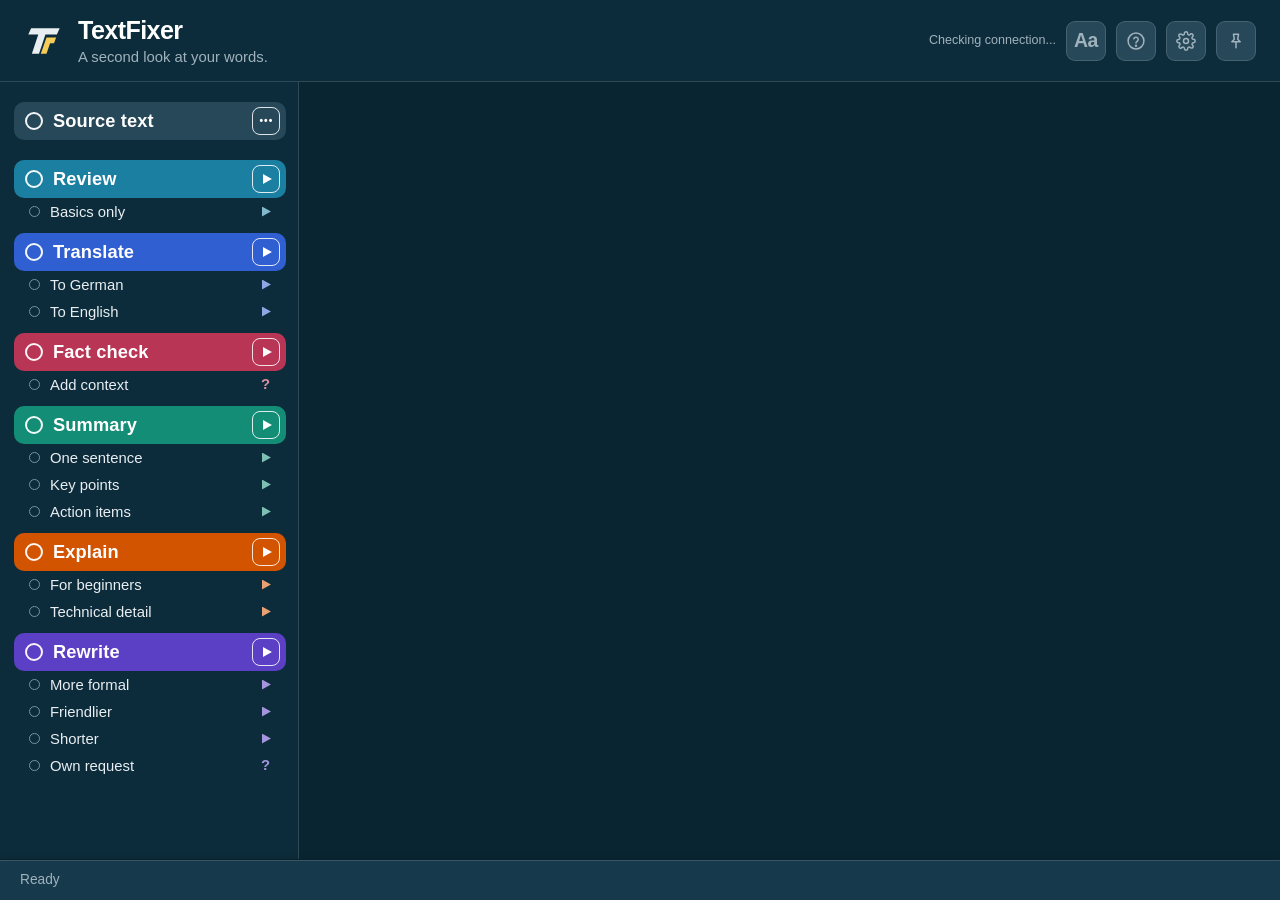
==== commit a1b392d9: "Remove the clipboard history: it lives on as the separate app ClipWise Tray double-click and normal " ====
--- a/src/TextFixer/Web/index.html
+++ b/src/TextFixer/Web/index.html
@@ -2,7 +2,7 @@
 <html lang="en"><head><meta charset="utf-8"><meta name="viewport" content="width=device-width,initial-scale=1">
 <meta http-equiv="Content-Security-Policy" content="default-src 'none'; script-src 'self'; style-src 'self'; img-src 'self'; connect-src 'none'; base-uri 'none'; form-action 'none'">
 <title>TextFixer by JPS</title><link rel="stylesheet" href="style.css"><script src="diff.js" defer></script><script src="review-model.js" defer></script><script src="markup.js" defer></script><script src="i18n-de.js" defer></script><script src="i18n.js" defer></script><script src="app.js" defer></script></head>
-<body><header><div class="brand"><img class="mark" src="logo.svg" alt="" aria-hidden="true"><div><h1>TextFixer</h1><p>A second look at your words.</p></div></div><div class="header-actions"><span id="daily-status" class="hint">Checking connection...</span><button id="view-toggle" class="view-toggle" type="button" title="Switch between the clipboard history and the text tools"><span class="vt-label vt-clip">Clipboard</span><span class="vt-label vt-tools">Text tools</span><span class="vt-spin" aria-hidden="true"></span></button><button id="open-text-size" class="icon-button text-size" title="Text size (click to change, or turn the wheel)" aria-label="Text size">Aa</button><button id="open-help" class="icon-button" title="Help" aria-label="Help"><svg viewBox="0 0 24 24" width="20" height="20" fill="none" stroke="currentColor" stroke-width="1.8" stroke-linecap="round" stroke-linejoin="round" aria-hidden="true"><circle cx="12" cy="12" r="9.5"/><path d="M9.3 9.2a2.8 2.8 0 0 1 5.4 1c0 1.9-2.7 2.4-2.7 4.1"/><circle cx="12" cy="17.6" r=".6" fill="currentColor"/></svg></button><button id="open-settings" class="icon-button" title="Settings" aria-label="Settings"><svg viewBox="0 0 24 24" width="20" height="20" fill="none" stroke="currentColor" stroke-width="1.8" stroke-linecap="round" stroke-linejoin="round" aria-hidden="true"><circle cx="12" cy="12" r="3"/><path d="M19.4 15a1.7 1.7 0 0 0 .3 1.8l.1.1a2 2 0 1 1-2.8 2.8l-.1-.1a1.7 1.7 0 0 0-1.8-.3 1.7 1.7 0 0 0-1 1.5V21a2 2 0 1 1-4 0v-.1a1.7 1.7 0 0 0-1.1-1.5 1.7 1.7 0 0 0-1.8.3l-.1.1a2 2 0 1 1-2.8-2.8l.1-.1a1.7 1.7 0 0 0 .3-1.8 1.7 1.7 0 0 0-1.5-1H3a2 2 0 1 1 0-4h.1a1.7 1.7 0 0 0 1.5-1.1 1.7 1.7 0 0 0-.3-1.8l-.1-.1a2 2 0 1 1 2.8-2.8l.1.1a1.7 1.7 0 0 0 1.8.3H9a1.7 1.7 0 0 0 1-1.5V3a2 2 0 1 1 4 0v.1a1.7 1.7 0 0 0 1 1.5 1.7 1.7 0 0 0 1.8-.3l.1-.1a2 2 0 1 1 2.8 2.8l-.1.1a1.7 1.7 0 0 0-.3 1.8V9a1.7 1.7 0 0 0 1.5 1H21a2 2 0 1 1 0 4h-.1a1.7 1.7 0 0 0-1.5 1z"/></svg></button><button id="pin-window" class="icon-button pin" title="Keep TextFixer in front of other windows" aria-pressed="false"><svg viewBox="0 0 24 24" width="20" height="20" fill="none" stroke="currentColor" stroke-width="1.8" stroke-linecap="round" stroke-linejoin="round" aria-hidden="true"><path d="M9 4h6l-1 6 3 3H7l3-3z"/><path d="M12 13v7"/></svg></button></div></header><div class="app-body"><nav id="sidebar" class="sidebar"><div class="task-group source-group"><button id="open-source" class="group-head" type="button" title="Shows the captured text and what TextFixer knows about it"><span class="menu-dot" aria-hidden="true"></span><strong>Source text</strong><span class="menu-icon icon-more" aria-hidden="true">•••</span></button></div><div id="task-choices" class="task-choices"></div></nav><div id="main-scroll" class="main-scroll">
+<body><header><div class="brand"><img class="mark" src="logo.svg" alt="" aria-hidden="true"><div><h1>TextFixer</h1><p>A second look at your words.</p></div></div><div class="header-actions"><span id="daily-status" class="hint">Checking connection...</span><button id="open-text-size" class="icon-button text-size" title="Text size (click to change, or turn the wheel)" aria-label="Text size">Aa</button><button id="open-help" class="icon-button" title="Help" aria-label="Help"><svg viewBox="0 0 24 24" width="20" height="20" fill="none" stroke="currentColor" stroke-width="1.8" stroke-linecap="round" stroke-linejoin="round" aria-hidden="true"><circle cx="12" cy="12" r="9.5"/><path d="M9.3 9.2a2.8 2.8 0 0 1 5.4 1c0 1.9-2.7 2.4-2.7 4.1"/><circle cx="12" cy="17.6" r=".6" fill="currentColor"/></svg></button><button id="open-settings" class="icon-button" title="Settings" aria-label="Settings"><svg viewBox="0 0 24 24" width="20" height="20" fill="none" stroke="currentColor" stroke-width="1.8" stroke-linecap="round" stroke-linejoin="round" aria-hidden="true"><circle cx="12" cy="12" r="3"/><path d="M19.4 15a1.7 1.7 0 0 0 .3 1.8l.1.1a2 2 0 1 1-2.8 2.8l-.1-.1a1.7 1.7 0 0 0-1.8-.3 1.7 1.7 0 0 0-1 1.5V21a2 2 0 1 1-4 0v-.1a1.7 1.7 0 0 0-1.1-1.5 1.7 1.7 0 0 0-1.8.3l-.1.1a2 2 0 1 1-2.8-2.8l.1-.1a1.7 1.7 0 0 0 .3-1.8 1.7 1.7 0 0 0-1.5-1H3a2 2 0 1 1 0-4h.1a1.7 1.7 0 0 0 1.5-1.1 1.7 1.7 0 0 0-.3-1.8l-.1-.1a2 2 0 1 1 2.8-2.8l.1.1a1.7 1.7 0 0 0 1.8.3H9a1.7 1.7 0 0 0 1-1.5V3a2 2 0 1 1 4 0v.1a1.7 1.7 0 0 0 1 1.5 1.7 1.7 0 0 0 1.8-.3l.1-.1a2 2 0 1 1 2.8 2.8l-.1.1a1.7 1.7 0 0 0-.3 1.8V9a1.7 1.7 0 0 0 1.5 1H21a2 2 0 1 1 0 4h-.1a1.7 1.7 0 0 0-1.5 1z"/></svg></button><button id="pin-window" class="icon-button pin" title="Keep TextFixer in front of other windows" aria-pressed="false"><svg viewBox="0 0 24 24" width="20" height="20" fill="none" stroke="currentColor" stroke-width="1.8" stroke-linecap="round" stroke-linejoin="round" aria-hidden="true"><path d="M9 4h6l-1 6 3 3H7l3-3z"/><path d="M12 13v7"/></svg></button></div></header><div class="app-body"><nav id="sidebar" class="sidebar"><div class="task-group source-group"><button id="open-source" class="group-head" type="button" title="Shows the captured text and what TextFixer knows about it"><span class="menu-dot" aria-hidden="true"></span><strong>Source text</strong><span class="menu-icon icon-more" aria-hidden="true">•••</span></button></div><div id="task-choices" class="task-choices"></div></nav><div id="main-scroll" class="main-scroll">
 <main id="main"><section id="empty-view" class="empty-view" hidden><h2>Select text in any app</h2><p>Press <span class="key" data-shortcut="open">Ctrl+Alt+.</span> to choose a task for it, or the shortcut of a task to start it right away. The captured text appears here, and the tasks on the left work with it.</p></section><section id="choose-view" class="task-band" hidden><div class="band-title"><h2 id="band-task"></h2><span id="band-option" class="band-pill" hidden></span><span id="band-model" class="band-model" hidden></span></div><span id="source-open" class="source-button"><span class="source-icon" aria-hidden="true"></span><span id="source-summary"></span></span></section><div id="choose-preview" class="result-layout choose-preview" hidden><div class="result-main"><pre id="choose-preview-text"></pre></div><div id="preview-facts" class="preview-facts"></div></div>
 
 
@@ -11,14 +11,14 @@
 <section id="worth-results" hidden><div class="section-heading"><h2 title="These are questions about the selection. Surrounding context may resolve them; facts are not researched here. Fact check researches claims on the web.">Worth checking <span id="finding-count" class="number"></span></h2></div><div id="findings"></div></section><section><div class="section-heading"><h2>Revised text</h2><span id="model" class="hint"></span></div><pre id="preview"></pre><label id="plain-text-option" class="hint"><input id="allow-plain-text" type="checkbox"> Use plain-text replacement instead (paragraph spacing and formatting may be lost).</label><p id="readonly-hint" class="hint" hidden>This text is read-only. Copy the revision and paste it where you need it.</p><div id="review-export" class="fact-export"></div><div class="toolbar"><div class="actions"><button id="use-review" class="use-capture" title="Makes this result the captured text, so you can run another task on it">Use as captured text</button><button id="copy" class="export-button" title="Keeps the original formatting exactly and adds the accepted corrections.">Original formatting</button><button id="apply" class="primary">Replace selection</button></div></div></section></div>
 <section id="translation-view" hidden><div class="section-heading"><h2>Translation</h2><span id="translation-model" class="hint"></span></div><p id="translation-hint" class="hint">German text becomes English; text in other languages becomes German.</p><pre id="translation-text"></pre><form id="revise-translation" class="revise-translation"><input id="translation-request" type="text" maxlength="500" autocomplete="off" placeholder="Request a change, for example: more formal, use du, shorter"><button id="revise-translation-button" type="submit">Revise</button></form><details class="correction-details"><summary>Show original text</summary><pre id="translation-original"></pre></details><p id="translation-readonly" class="hint" hidden>This text is read-only. Copy the translation and paste it where you need it.</p><div id="translation-export" class="fact-export"></div><div class="toolbar"><div class="actions"><button id="use-translation" class="use-capture" title="Makes this result the captured text, so you can run another task on it">Use as captured text</button><button id="apply-translation" class="primary">Replace as plain text</button></div></div></section>
 <section id="rewrite-view" hidden><div class="section-heading"><h2>Rewrite</h2><span id="rewrite-model" class="hint"></span></div><div id="rewrite-presets" class="rewrite-presets"></div><form id="rewrite-form" class="revise-translation"><input id="rewrite-request" type="text" maxlength="500" autocomplete="off" title="Describe the change. Each further request changes the latest rewrite." placeholder="Describe the change, for example: sound more confident, address the whole team"><button id="rewrite-button" type="submit">Rewrite</button></form><p id="rewrite-empty" class="hint">Describe the change. Each further request changes the latest rewrite.</p><div id="rewrite-result" hidden><p id="rewrite-steps" class="hint"></p><pre id="rewrite-text"></pre><details class="correction-details"><summary>Show changes</summary><div id="rewrite-changes" class="diff-view"></div></details><p id="rewrite-readonly" class="hint" hidden>This text is read-only. Copy the rewrite and paste it where you need it.</p><p id="rewrite-plain" class="hint">Formatting in the selection, such as bold or links, is not kept.</p><div id="rewrite-export" class="fact-export"></div><div class="toolbar"><div class="actions"><button id="rewrite-reset" class="link">Start over from the original</button><button id="use-rewrite" class="use-capture" title="Makes this result the captured text, so you can run another task on it">Use as captured text</button><button id="apply-rewrite" class="primary">Replace as plain text</button></div></div></div></section><section id="answer-view" hidden><div class="section-heading"><h2 id="answer-title">Summary</h2><span id="answer-model" class="hint"></span></div><p id="answer-hint" class="hint"></p><div id="dialog" class="dialog"></div><form id="dialog-form" class="dialog-form"><textarea id="dialog-question" title="Enter sends, Shift+Enter adds a line. Answers search the web and list their sources." rows="1" maxlength="1000" autocomplete="off" placeholder="Ask a follow-up question or object to something"></textarea><button id="dialog-send" type="submit" class="primary">Send</button></form><p id="dialog-keys" class="hint">Enter sends, Shift+Enter adds a line. Answers search the web and list their sources.</p><p id="dialog-full" class="hint" hidden>This conversation has reached 20 questions. Capture the text again to start a new one.</p><div id="answer-export"></div><button id="use-answer" type="button">Use as captured text</button><div class="toolbar"><div class="actions"><button id="copy-conversation">Copy conversation</button></div></div></section><section id="factcheck-setup" hidden><div class="section-heading"><h2>Fact check</h2></div><textarea id="fact-context" class="context-input" title="Add context if the claims need it: the topic, when and where something happened, the article the text refers to, or a link to it. Leave the field empty to check the text as it is." maxlength="4000" placeholder="For example: an article in Die Zeit of 12 March 2025 about heating subsidies, https://..."></textarea><div class="toolbar"><span></span><div class="actions"><button id="fact-start" class="primary" title="Ctrl+Enter starts the check.">Check facts</button></div></div></section><section id="factcheck-view" hidden><div class="section-heading"><h2>Fact check <span id="fact-count" class="number"></span></h2><span id="fact-meta" class="hint"></span></div><p id="fact-summary" class="fact-summary"></p><div id="fact-claims"></div><div id="fact-export" class="fact-export"></div><details id="fact-more" class="correction-details fact-more"><summary>Add context and check again</summary><textarea id="fact-context-more" class="context-input" maxlength="4000" placeholder="For example: an article in Die Zeit of 12 March 2025 about heating subsidies, https://..."></textarea><div class="toolbar"><span></span><div class="actions"><button id="fact-recheck" title="Checks the whole text again with this context and your answers.">Check again with this context</button></div></div></details><section id="fact-revision" hidden><div class="section-heading"><h2>Revised text</h2></div><pre id="fact-preview"></pre><label id="fact-plain-option" class="hint"><input id="fact-plain" type="checkbox"> Use plain-text replacement instead (paragraph spacing and formatting may be lost).</label><p id="fact-readonly" class="hint" hidden>This text is read-only. Copy the revision and paste it where you need it.</p><div id="fact-revised-export" class="fact-export"></div><div class="toolbar"><div class="actions"><button id="use-fact" class="use-capture" title="Makes this result the captured text, so you can run another task on it">Use as captured text</button><button id="fact-copy" class="export-button" title="Keeps the original formatting exactly and adds the accepted corrections.">Original formatting</button><button id="fact-apply" class="primary">Replace selection</button></div></div></section></section>
-<section id="history-view"><div class="section-heading"><h2 title="Your last 20 copied texts, newest first.">Clipboard history <span id="history-count" class="number"></span></h2><div class="actions"><button id="history-clear" class="link">Clear all</button></div></div><p id="history-empty" class="history-empty" hidden></p><div id="history-body" class="hv"><div class="hv-left"><label class="hv-search"><svg viewBox="0 0 24 24" fill="none" stroke="currentColor" stroke-width="2" stroke-linecap="round" aria-hidden="true"><circle cx="11" cy="11" r="7"/><path d="M20 20l-4-4"/></svg><input id="history-search" type="search" autocomplete="off" placeholder="Search history"><span id="history-hits" class="hits"></span></label><div class="hv-card"><div id="history-filter" class="hv-seg"></div><div id="history-list" class="hv-scroll"></div><div class="hv-keys"><kbd>&#8593;</kbd><kbd>&#8595;</kbd> select, <kbd>Enter</kbd> copy</div></div></div><div id="history-pane" class="hv-pane"></div></div></section><div id="working" class="working" hidden><span class="working-spinner"></span><span id="working-text"></span></div></main></div></div><div id="text-size" hidden><button id="text-smaller" class="step" type="button" title="Smaller text">&#8722;</button><span id="text-size-value"></span><button id="text-larger" class="step" type="button" title="Larger text">+</button><button id="text-reset" class="primary" type="button">Reset</button></div><footer class="status-bar"><span id="route" class="capture-icon" hidden><svg viewBox="0 0 24 24" width="18" height="18" fill="none" stroke="currentColor" stroke-width="1.7" aria-hidden="true"><g id="clipboard-icon"><rect x="5" y="5" width="14" height="16" rx="2"/><rect x="9" y="2" width="6" height="5" rx="1"/></g><g id="chrome-icon" hidden><circle cx="12" cy="12" r="9"/><path d="M3 9h18M7 5v2m3-2v2"/></g></svg><span id="route-title" class="sr-only"></span></span><span id="notice" role="status" aria-live="polite">Ready</span><button id="cancel" class="quiet" hidden>Stop</button></footer>
+<div id="working" class="working" hidden><span class="working-spinner"></span><span id="working-text"></span></div></main></div></div><div id="text-size" hidden><button id="text-smaller" class="step" type="button" title="Smaller text">&#8722;</button><span id="text-size-value"></span><button id="text-larger" class="step" type="button" title="Larger text">+</button><button id="text-reset" class="primary" type="button">Reset</button></div><footer class="status-bar"><span id="route" class="capture-icon" hidden><svg viewBox="0 0 24 24" width="18" height="18" fill="none" stroke="currentColor" stroke-width="1.7" aria-hidden="true"><g id="clipboard-icon"><rect x="5" y="5" width="14" height="16" rx="2"/><rect x="9" y="2" width="6" height="5" rx="1"/></g><g id="chrome-icon" hidden><circle cx="12" cy="12" r="9"/><path d="M3 9h18M7 5v2m3-2v2"/></g></svg><span id="route-title" class="sr-only"></span></span><span id="notice" role="status" aria-live="polite">Ready</span><button id="cancel" class="quiet" hidden>Stop</button></footer>
 <div id="capture-data" hidden><div id="post-info" class="post-info" hidden></div><pre id="choose-text"></pre><section id="format-info" hidden><strong id="format-source"></strong><p id="format-evidence"></p><p id="format-received"></p></section></div><dialog id="help" aria-labelledby="help-title"><div class="settings-heading"><h2 id="help-title">Help</h2><button id="close-help" autofocus>Done</button></div>
 <h3>Review text from Chrome</h3><ol><li>Select text inside an editor.</li><li>Right-click and choose "Review selection in TextFixer".</li><li>Review starts automatically. Accept or reject corrections, then choose "Apply in Chrome".</li></ol><p>The Chrome extension edits the captured editor directly. Set up the connection in Settings. Some editors are not supported.</p>
 <h3>Review text with <span data-shortcut="review">Ctrl+Alt+-</span></h3><ol><li>Select any text you can copy, in an editor or on a web page, then press <span data-shortcut="review">Ctrl+Alt+-</span>.</li><li>Review starts automatically. Review the suggestions.</li><li>Choose "Paste with formatting" to replace the selection, or copy the revision.</li></ol><p><span data-shortcut="review">Ctrl+Alt+-</span> uses the clipboard. When the copy has HTML or RTF (web pages, Word, Outlook, WordPad), TextFixer keeps its paragraphs and formatting. Markup typed as text, such as Markdown, BBCode, links or hashtags, stays as it is; a correction that would change it is refused. The destination controls how pasted formatting appears. Plain-text replacement is an explicit option and can remove formatting. For read-only text, such as a web page paragraph, TextFixer offers only copying the revision.</p>
 <h3>Open with <span data-shortcut="open">Ctrl+Alt+.</span></h3><ol><li>Select any text you can copy, then press <span data-shortcut="open">Ctrl+Alt+.</span>.</li><li>Choose what TextFixer should do: Review, Translate, Fact check, Summary, Explain or Rewrite. Click the colored bar of a task for its main action, or one of its option lines. Nothing starts until you choose.</li></ol><p>After the first task, the buttons above the result run another task on the same text. Results are kept, so switching back sends no new request.</p><h3>Translate</h3><p>German text becomes English; text in other languages becomes German. Choose Replace to paste the translation over your selection, or copy it. To adjust the translation, describe the change in the field below it, for example "more formal", "use du" or "shorter", and choose Revise. Each revision starts from the current translation. Plain text is pasted as plain text; text copied with quotes, links or mentions keeps them (see Quotes and links). For read-only text, TextFixer offers only copying the translation.</p><h3>Fact check</h3><p>Before the check starts you can add context: the topic, when and where something happened, the article the text refers to, or a link to it. Leave the field empty to check the text as it is. TextFixer finds the checkable claims and researches each one on the web. Each claim shows a verdict, an explanation and the sources found. Open a source to read it in your browser. "Supported by the sources found" means the cited sources back the claim; it is not a guarantee. "Can't verify" means the evidence found was not enough. A claim without a cited source is never marked supported or wrong. "Needs context" means the claim can only be checked with information from you; the card asks a question, and your answer checks that claim again. "Add context and check again" below the results checks the whole text again with new context and your answers. Context and answers belong to the captured text and are not saved. For a wrong claim, tick its correction to include it in the revised text, then copy it or replace your selection. Formatting is kept as in a review. A fact check takes longer than a review and uses more of your plan allowance.</p><h3>Rewrite, Summary and Explain</h3><p>Rewrite offers presets such as More formal or Shorter, or describe the change in your own words. Each further request changes the latest rewrite, and "Show changes" marks what changed. Replace pastes the rewrite over your selection. Summary and Explain answer in the language chosen under Settings > Language and describe the text without checking whether it is true. Below the answer you can ask follow-up questions or object to something, like in a chat: these answers search the web, list their sources and say when you are right or when the earlier answer stands. Each answer has a Copy button, and Copy conversation copies the whole dialog with its sources. The conversation belongs to the captured text and ends with the next capture; it holds up to 20 questions and is not saved.</p><h3>Quotes and links</h3><p>When the copied text holds quotes, links, mentions, embedded videos or images, or code, TextFixer reads them from the copied formatting. Quotes are other people's words: Review and Rewrite leave them unchanged, Fact check checks only your own claims and reads the quotes to understand what they answer, and Summary and Explain read them as context. Translate translates them and keeps every quote level. Links, mentions and code are kept exactly, including the full address behind a shortened link text. Replace pastes the result with its quotes, links and mentions. If the AI drops a link or another object, TextFixer says so and does not replace your selection; copying still works.</p><h3>Punctuation style</h3><p>Settings &gt; Punctuation style sets quotation marks, dashes, ellipses, spaces, the multiplication sign, arrows, and feet and inches separately. "Keep as typed" uses plain characters in corrections and translations and leaves the ones you typed. "Make plain" also converts yours; these appear as Punctuation corrections. "Allow typographic" lets ChatGPT choose.</p>
-<h3>Task cards</h3><p>Answers and fact check results have one copy button per format: Formatted text for Word, Outlook and similar apps, Plain text, Markdown, BBCode and M! Forum. A dot marks the formats that match the captured text. The band at the top shows the task in its color and where the text comes from. Source text, at the top of the sidebar, shows the captured text with its size, origin, Source format (what TextFixer recognized and what the clipboard contained) and whether TextFixer can replace the selection. Pass on, below a result, holds the copy formats, Replace and Use as captured text; formats that match the source have a yellow border. Use as captured text makes that result the captured text, so you can run another task on it, for example review a translation. If the original selection can be replaced, a later paste still replaces it, as plain text. Each task in the left sidebar has a colored bar and option lines below it. The bar runs the main action, an option line runs that variant. The icon at the end of a line tells what happens: ▶ starts right away, ? asks you for something first, ••• opens a view. The tasks work with the captured text shown under Source text, so you can switch tasks without capturing again. The yellow Clipboard button, Help and Settings are at the top right. A click on a card runs its main action; the buttons inside a card run options: Review: Basics only checks spelling, grammar, punctuation and wrong words, without points worth checking. Translate: the card translates German into English and other languages into German; To German and To English set the target. Fact check: the card checks right away; Add context... opens a field for context first. Rewrite: the card improves wording and flow; More formal, Friendlier and Shorter start from the original; Own request opens a field for your own request. Summary: One sentence, Key points, Action items (only tasks the text states, or a note that there are none). Explain: For beginners, Technical detail. Each option keeps its own result for the captured text.</p><h3>Shortcuts</h3><p>Settings > Shortcuts sets the keys. Open is always available; Review, Translate, Fact check, Rewrite, Summary and Explain can each have their own shortcut that starts the main action of the task right away, or none. Click a shortcut, press the new keys, and it works right away in every app. Use Ctrl or Alt, or both, with a letter, a digit, period, comma, minus or F1 to F24. TextFixer refuses combinations that another app already uses, that are needed for editing, such as Ctrl+C, or that type a character on your keyboard layout, such as Ctrl+Alt+Q for @ on German keyboards. A shortcut can still have a meaning inside an app, for example Alt+E for the Edit menu in older programs; TextFixer takes it over while it runs.</p><h3>Choose your corrections</h3><p>Red crossed-out text is removed; green text is added. A removed punctuation mark or space appears in a dashed box labelled "Remove", an added one in a green box labelled "Add". Click a marked correction to accept or reject it. Choose a review tab: Spelling, Grammar, Punctuation or Wording. Worth checking and Formatting suggestions have sections of their own below the corrections. Counts show available suggestions; categories without suggestions are listed next to the tabs. The review opens on the first tab with suggestions, or Spelling when all counts are zero. Only the selected category is in color and clickable; corrections of other categories appear in gray with their current choices, and clicking one opens its tab. Sentences without a correction of the selected tab are dimmed. "Accept all" and "Reject all" below the text affect only the selected tab; the bar next to them shows how many corrections of the tab are accepted and rejected.</p><p>Formatting suggestions are checked locally for <span data-shortcut="review">Ctrl+Alt+-</span> HTML captures and appear in the Formatting tab, accepted like text corrections. Each fix shows the old and new run, with the space as a dot. Click a fix or its switch to accept or reject it. Where a text correction touches the same run, the text correction is shown and the formatting fix is left out. With plain-text replacement, formatting fixes stay gray.</p><p>"Worth checking" contains questions about reasoning and terminology. Each finding has a kind label. "Use this wording" is available when its first quote matches one place in the captured text. It creates an accepted replacement under Worth checking. "Undo wording" or rejecting that replacement restores the overlapping spelling and grammar choices. Overlapping wording replacements cannot be active together. A disabled wording button has a visible explanation. Rewrites that change line breaks cannot be applied.</p>
-<h3>Review mode</h3><p>Settings > Review chooses how the text is checked. "One request for all tabs" sends one request and shows all tabs together. "One request per tab" runs a separate, focused check for each tab, all at the same time. Finished tabs show their count and can be reviewed right away; a spinning ring marks a tab being checked, "!" marks a tab that could not be checked. Copy and paste become available when all tabs are done. Where two tabs change the same text, the tab further left wins.</p><h3>Clipboard history</h3><p>The yellow Clipboard button at the top right shows your last 20 copied texts across the whole window; Text tools leads back. A double-click on the tray icon opens the clipboard too. Search finds text anywhere in an entry, the kind buttons show only formatted texts, links, paths or plain text. The right side shows the whole entry with every match marked; the arrows go to the previous or next match. Up and Down choose an entry, Enter copies it without formatting, Esc clears the search and then opens the text tools. Copy formatted, shown for formatted entries, keeps bold, links and other formatting. The × removes an entry. Copying is available when no task is running. Password manager copies are not recorded. Turn recording off or clear the history in Settings.</p><h3>After applying</h3><p><span data-shortcut="review">Ctrl+Alt+-</span> sends the paste but cannot verify the result inside the editor. "Paste sent" describes delivery of the paste command, not confirmation of the resulting text. If the revised text remains on the clipboard, check the editor before pasting again. Check the result in the original editor. Use Ctrl+Z there to undo; Chrome direct edits may need one undo per correction.</p><p>Closing this window keeps TextFixer running in the tray. Choose Exit from the tray menu to close the app.</p></dialog>
+<h3>Task cards</h3><p>Answers and fact check results have one copy button per format: Formatted text for Word, Outlook and similar apps, Plain text, Markdown, BBCode and M! Forum. A dot marks the formats that match the captured text. The band at the top shows the task in its color and where the text comes from. Source text, at the top of the sidebar, shows the captured text with its size, origin, Source format (what TextFixer recognized and what the clipboard contained) and whether TextFixer can replace the selection. Pass on, below a result, holds the copy formats, Replace and Use as captured text; formats that match the source have a yellow border. Use as captured text makes that result the captured text, so you can run another task on it, for example review a translation. If the original selection can be replaced, a later paste still replaces it, as plain text. Each task in the left sidebar has a colored bar and option lines below it. The bar runs the main action, an option line runs that variant. The icon at the end of a line tells what happens: ▶ starts right away, ? asks you for something first, ••• opens a view. The tasks work with the captured text shown under Source text, so you can switch tasks without capturing again. Help and Settings are at the top right. A click on a card runs its main action; the buttons inside a card run options: Review: Basics only checks spelling, grammar, punctuation and wrong words, without points worth checking. Translate: the card translates German into English and other languages into German; To German and To English set the target. Fact check: the card checks right away; Add context... opens a field for context first. Rewrite: the card improves wording and flow; More formal, Friendlier and Shorter start from the original; Own request opens a field for your own request. Summary: One sentence, Key points, Action items (only tasks the text states, or a note that there are none). Explain: For beginners, Technical detail. Each option keeps its own result for the captured text.</p><h3>Shortcuts</h3><p>Settings > Shortcuts sets the keys. Open is always available; Review, Translate, Fact check, Rewrite, Summary and Explain can each have their own shortcut that starts the main action of the task right away, or none. Click a shortcut, press the new keys, and it works right away in every app. Use Ctrl or Alt, or both, with a letter, a digit, period, comma, minus or F1 to F24. TextFixer refuses combinations that another app already uses, that are needed for editing, such as Ctrl+C, or that type a character on your keyboard layout, such as Ctrl+Alt+Q for @ on German keyboards. A shortcut can still have a meaning inside an app, for example Alt+E for the Edit menu in older programs; TextFixer takes it over while it runs.</p><h3>Choose your corrections</h3><p>Red crossed-out text is removed; green text is added. A removed punctuation mark or space appears in a dashed box labelled "Remove", an added one in a green box labelled "Add". Click a marked correction to accept or reject it. Choose a review tab: Spelling, Grammar, Punctuation or Wording. Worth checking and Formatting suggestions have sections of their own below the corrections. Counts show available suggestions; categories without suggestions are listed next to the tabs. The review opens on the first tab with suggestions, or Spelling when all counts are zero. Only the selected category is in color and clickable; corrections of other categories appear in gray with their current choices, and clicking one opens its tab. Sentences without a correction of the selected tab are dimmed. "Accept all" and "Reject all" below the text affect only the selected tab; the bar next to them shows how many corrections of the tab are accepted and rejected.</p><p>Formatting suggestions are checked locally for <span data-shortcut="review">Ctrl+Alt+-</span> HTML captures and appear in the Formatting tab, accepted like text corrections. Each fix shows the old and new run, with the space as a dot. Click a fix or its switch to accept or reject it. Where a text correction touches the same run, the text correction is shown and the formatting fix is left out. With plain-text replacement, formatting fixes stay gray.</p><p>"Worth checking" contains questions about reasoning and terminology. Each finding has a kind label. "Use this wording" is available when its first quote matches one place in the captured text. It creates an accepted replacement under Worth checking. "Undo wording" or rejecting that replacement restores the overlapping spelling and grammar choices. Overlapping wording replacements cannot be active together. A disabled wording button has a visible explanation. Rewrites that change line breaks cannot be applied.</p>
+<h3>Review mode</h3><p>Settings > Review chooses how the text is checked. "One request for all tabs" sends one request and shows all tabs together. "One request per tab" runs a separate, focused check for each tab, all at the same time. Finished tabs show their count and can be reviewed right away; a spinning ring marks a tab being checked, "!" marks a tab that could not be checked. Copy and paste become available when all tabs are done. Where two tabs change the same text, the tab further left wins.</p><h3>After applying</h3><p><span data-shortcut="review">Ctrl+Alt+-</span> sends the paste but cannot verify the result inside the editor. "Paste sent" describes delivery of the paste command, not confirmation of the resulting text. If the revised text remains on the clipboard, check the editor before pasting again. Check the result in the original editor. Use Ctrl+Z there to undo; Chrome direct edits may need one undo per correction.</p><p>Closing this window keeps TextFixer running in the tray. Choose Exit from the tray menu to close the app.</p></dialog>
 <dialog id="settings" aria-labelledby="settings-title"><div class="settings-heading"><h2 id="settings-title">Settings</h2><button id="close-settings" autofocus>Done</button></div>
 <h3>AI connection</h3><section class="connection"><div><strong id="connection">Checking connection...</strong><p>Checks use your ChatGPT plan allowance.</p></div><div class="actions"><button id="signin">Continue with ChatGPT</button><button id="signout" class="quiet" hidden>Sign out</button><button id="usage" class="link">Manage usage</button></div></section><h3>Model</h3><section class="connection model-choice"><p id="model-status" class="hint">Loading models...</p><h4>Review</h4><div id="model-list" class="model-list"></div><h4>Translation</h4><div id="translation-model-list" class="model-list"></div><h4>Fact check</h4><div id="fact-model-list" class="model-list"></div></section>
-<h3>Review</h3><section class="connection review-mode"><label class="startup-option"><input type="radio" name="review-mode" value="single" checked><span><strong>One request for all tabs</strong><p>Uses the least plan allowance. All corrections and findings arrive together, usually a little sooner than the last tab of a per-tab check.</p></span></label><label class="startup-option"><input type="radio" name="review-mode" value="focused"><span><strong>One request per tab</strong><p>A separate, focused check for each tab, all at the same time. The first tabs open after a few seconds while the rest are checked. Uses about five times the plan allowance.</p></span></label></section><h3>Punctuation style</h3><section class="connection punctuation-style"><p class="hint">Keep as typed: corrections and translations use the plain form, and characters you typed stay. Make plain: your own characters are converted too. Allow typographic: corrections and translations may use typographic characters.</p><div class="style-option"><span><strong>Quotation marks and apostrophes</strong><p><code>"</code> and <code>'</code> instead of <code>&bdquo; &ldquo; &rdquo; &sbquo; &lsquo; &rsquo; &laquo; &raquo;</code></p></span><span class="style-choices"><label><input type="radio" name="style-quotes" value="keep" data-style="quotes" checked>Keep as typed</label><label><input type="radio" name="style-quotes" value="plain" data-style="quotes">Make plain</label><label><input type="radio" name="style-quotes" value="typographic" data-style="quotes">Allow typographic</label></span></div><div class="style-option"><span><strong>Dashes</strong><p><code>-</code> instead of <code>&ndash;</code> and <code>&mdash;</code></p></span><span class="style-choices"><label><input type="radio" name="style-dashes" value="keep" data-style="dashes" checked>Keep as typed</label><label><input type="radio" name="style-dashes" value="plain" data-style="dashes">Make plain</label><label><input type="radio" name="style-dashes" value="typographic" data-style="dashes">Allow typographic</label></span></div><div class="style-option"><span><strong>Ellipsis</strong><p><code>...</code> instead of <code>&hellip;</code></p></span><span class="style-choices"><label><input type="radio" name="style-ellipsis" value="keep" data-style="ellipsis" checked>Keep as typed</label><label><input type="radio" name="style-ellipsis" value="plain" data-style="ellipsis">Make plain</label><label><input type="radio" name="style-ellipsis" value="typographic" data-style="ellipsis">Allow typographic</label></span></div><div class="style-option"><span><strong>Spaces</strong><p>Normal spaces instead of non-breaking, narrow or thin spaces</p></span><span class="style-choices"><label><input type="radio" name="style-spaces" value="keep" data-style="spaces" checked>Keep as typed</label><label><input type="radio" name="style-spaces" value="plain" data-style="spaces">Make plain</label><label><input type="radio" name="style-spaces" value="typographic" data-style="spaces">Allow typographic</label></span></div><div class="style-option"><span><strong>Multiplication sign</strong><p><code>x</code> instead of <code>&times;</code></p></span><span class="style-choices"><label><input type="radio" name="style-multiply" value="keep" data-style="multiply" checked>Keep as typed</label><label><input type="radio" name="style-multiply" value="plain" data-style="multiply">Make plain</label><label><input type="radio" name="style-multiply" value="typographic" data-style="multiply">Allow typographic</label></span></div><div class="style-option"><span><strong>Arrows</strong><p><code>-&gt;</code>, <code>&lt;-</code> and <code>=&gt;</code> instead of <code>&rarr; &larr; &rArr;</code></p></span><span class="style-choices"><label><input type="radio" name="style-arrows" value="keep" data-style="arrows" checked>Keep as typed</label><label><input type="radio" name="style-arrows" value="plain" data-style="arrows">Make plain</label><label><input type="radio" name="style-arrows" value="typographic" data-style="arrows">Allow typographic</label></span></div><div class="style-option"><span><strong>Feet and inches</strong><p><code>'</code> and <code>"</code> instead of <code>&prime;</code> and <code>&Prime;</code></p></span><span class="style-choices"><label><input type="radio" name="style-primes" value="keep" data-style="primes" checked>Keep as typed</label><label><input type="radio" name="style-primes" value="plain" data-style="primes">Make plain</label><label><input type="radio" name="style-primes" value="typographic" data-style="primes">Allow typographic</label></span></div></section><h3>Language</h3><section class="connection punctuation-style"><div class="style-option"><span><strong>App language</strong><p>Language of this window, Help and messages</p></span><span class="style-choices" data-no-tr><label><input type="radio" name="app-language" value="en" data-writing="appLanguage" checked>English</label><label><input type="radio" name="app-language" value="de" data-writing="appLanguage">Deutsch</label></span></div><div class="style-option"><span><strong>Words added to results</strong><p>Explanations, summaries and the labels in copied fact checks, such as "Correction:". Corrections, rewrites and translations keep the language of the text.</p></span><span class="style-choices"><label><input type="radio" name="result-language" value="text" data-writing="resultLanguage" checked>Same as the text</label><label data-no-tr><input type="radio" name="result-language" value="en" data-writing="resultLanguage">English</label><label data-no-tr><input type="radio" name="result-language" value="de" data-writing="resultLanguage">Deutsch</label></span></div></section><h3>Spelling and address</h3><section class="connection punctuation-style"><p class="hint">The E-Mail spelling applies to every task. Du in Review only changes capitalization and never turns du into Sie. The form of address applies to translations into German; Rewrite, Summary and Explain keep the form your text uses.</p><div class="style-option"><span><strong>E-Mail</strong><p>How the word is spelled, also in compounds such as E-Mail-Adresse</p></span><span class="style-choices"><label><input type="radio" name="writing-email" value="keep" data-writing="email" checked>Keep as written</label><label><input type="radio" name="writing-email" value="E-Mail" data-writing="email">E-Mail</label><label><input type="radio" name="writing-email" value="E-mail" data-writing="email">E-mail</label><label><input type="radio" name="writing-email" value="Email" data-writing="email">Email</label></span></div><div class="style-option"><span><strong>du or Du in Review</strong><p>Capitalization of du, dich, dein and similar forms when Review corrects your text</p></span><span class="style-choices"><label><input type="radio" name="writing-review-du" value="keep" data-writing="reviewDu" checked>Keep as written</label><label><input type="radio" name="writing-review-du" value="du" data-writing="reviewDu">du</label><label><input type="radio" name="writing-review-du" value="Du" data-writing="reviewDu">Du</label></span></div><div class="style-option"><span><strong>Form of address in translations</strong><p>How a translation into German addresses the reader. Automatic chooses what fits the text.</p></span><span class="style-choices"><label><input type="radio" name="writing-address" value="auto" data-writing="address" checked>Automatic</label><label><input type="radio" name="writing-address" value="du" data-writing="address">du</label><label><input type="radio" name="writing-address" value="Du" data-writing="address">Du</label><label><input type="radio" name="writing-address" value="Sie" data-writing="address">Sie</label></span></div></section><h3>Shortcuts</h3><section class="connection shortcut-settings"><p class="hint">Open captures your selection and lets you choose a task. A task with its own shortcut starts its main action right away. Click a shortcut, then press the new keys: Ctrl or Alt, or both, with a letter, a digit, period, comma, minus or F1 to F24.</p><div id="shortcut-list" class="shortcut-list"></div></section><h3>Startup</h3><section class="connection"><label class="startup-option"><input type="checkbox" id="autostart"><span><strong>Start with Windows</strong><p>TextFixer starts in the tray when you sign in to Windows.</p></span></label></section><h3>Clipboard history</h3><section class="connection"><label class="startup-option"><input type="checkbox" id="history-enabled" checked><span><strong>Record clipboard history</strong><p>Keeps your last 20 copied texts, encrypted for your Windows user. Password manager copies are skipped.</p></span></label><button id="settings-history-clear" class="quiet">Clear history</button></section><section class="chrome-setup"><div class="section-heading"><h2>Chrome direct editing</h2><button id="refresh-chrome" class="link">Refresh status</button></div><p id="chrome-status" class="hint">Checking Chrome connection...</p><details id="setup-details"><summary>Set up the Chrome connection</summary><ol><li><button id="register-chrome">Register Chrome connection</button> <span class="hint">Registers this app for your Windows user.</span></li><li>Open <code>chrome://extensions</code>, enable Developer mode, and use Load unpacked to select <code id="extension-path">chrome-extension</code>. <button id="extension-folder" class="link">Open folder</button></li><li>Select text inside your Chrome editor, right-click, and choose "Review selection in TextFixer".</li></ol><p class="hint">An extension capture offers "Apply in Chrome". The status-bar icon identifies the capture source. <span data-shortcut="review">Ctrl+Alt+-</span> uses the separate clipboard mode.</p></details></section>
+<h3>Review</h3><section class="connection review-mode"><label class="startup-option"><input type="radio" name="review-mode" value="single" checked><span><strong>One request for all tabs</strong><p>Uses the least plan allowance. All corrections and findings arrive together, usually a little sooner than the last tab of a per-tab check.</p></span></label><label class="startup-option"><input type="radio" name="review-mode" value="focused"><span><strong>One request per tab</strong><p>A separate, focused check for each tab, all at the same time. The first tabs open after a few seconds while the rest are checked. Uses about five times the plan allowance.</p></span></label></section><h3>Punctuation style</h3><section class="connection punctuation-style"><p class="hint">Keep as typed: corrections and translations use the plain form, and characters you typed stay. Make plain: your own characters are converted too. Allow typographic: corrections and translations may use typographic characters.</p><div class="style-option"><span><strong>Quotation marks and apostrophes</strong><p><code>"</code> and <code>'</code> instead of <code>&bdquo; &ldquo; &rdquo; &sbquo; &lsquo; &rsquo; &laquo; &raquo;</code></p></span><span class="style-choices"><label><input type="radio" name="style-quotes" value="keep" data-style="quotes" checked>Keep as typed</label><label><input type="radio" name="style-quotes" value="plain" data-style="quotes">Make plain</label><label><input type="radio" name="style-quotes" value="typographic" data-style="quotes">Allow typographic</label></span></div><div class="style-option"><span><strong>Dashes</strong><p><code>-</code> instead of <code>&ndash;</code> and <code>&mdash;</code></p></span><span class="style-choices"><label><input type="radio" name="style-dashes" value="keep" data-style="dashes" checked>Keep as typed</label><label><input type="radio" name="style-dashes" value="plain" data-style="dashes">Make plain</label><label><input type="radio" name="style-dashes" value="typographic" data-style="dashes">Allow typographic</label></span></div><div class="style-option"><span><strong>Ellipsis</strong><p><code>...</code> instead of <code>&hellip;</code></p></span><span class="style-choices"><label><input type="radio" name="style-ellipsis" value="keep" data-style="ellipsis" checked>Keep as typed</label><label><input type="radio" name="style-ellipsis" value="plain" data-style="ellipsis">Make plain</label><label><input type="radio" name="style-ellipsis" value="typographic" data-style="ellipsis">Allow typographic</label></span></div><div class="style-option"><span><strong>Spaces</strong><p>Normal spaces instead of non-breaking, narrow or thin spaces</p></span><span class="style-choices"><label><input type="radio" name="style-spaces" value="keep" data-style="spaces" checked>Keep as typed</label><label><input type="radio" name="style-spaces" value="plain" data-style="spaces">Make plain</label><label><input type="radio" name="style-spaces" value="typographic" data-style="spaces">Allow typographic</label></span></div><div class="style-option"><span><strong>Multiplication sign</strong><p><code>x</code> instead of <code>&times;</code></p></span><span class="style-choices"><label><input type="radio" name="style-multiply" value="keep" data-style="multiply" checked>Keep as typed</label><label><input type="radio" name="style-multiply" value="plain" data-style="multiply">Make plain</label><label><input type="radio" name="style-multiply" value="typographic" data-style="multiply">Allow typographic</label></span></div><div class="style-option"><span><strong>Arrows</strong><p><code>-&gt;</code>, <code>&lt;-</code> and <code>=&gt;</code> instead of <code>&rarr; &larr; &rArr;</code></p></span><span class="style-choices"><label><input type="radio" name="style-arrows" value="keep" data-style="arrows" checked>Keep as typed</label><label><input type="radio" name="style-arrows" value="plain" data-style="arrows">Make plain</label><label><input type="radio" name="style-arrows" value="typographic" data-style="arrows">Allow typographic</label></span></div><div class="style-option"><span><strong>Feet and inches</strong><p><code>'</code> and <code>"</code> instead of <code>&prime;</code> and <code>&Prime;</code></p></span><span class="style-choices"><label><input type="radio" name="style-primes" value="keep" data-style="primes" checked>Keep as typed</label><label><input type="radio" name="style-primes" value="plain" data-style="primes">Make plain</label><label><input type="radio" name="style-primes" value="typographic" data-style="primes">Allow typographic</label></span></div></section><h3>Language</h3><section class="connection punctuation-style"><div class="style-option"><span><strong>App language</strong><p>Language of this window, Help and messages</p></span><span class="style-choices" data-no-tr><label><input type="radio" name="app-language" value="en" data-writing="appLanguage" checked>English</label><label><input type="radio" name="app-language" value="de" data-writing="appLanguage">Deutsch</label></span></div><div class="style-option"><span><strong>Words added to results</strong><p>Explanations, summaries and the labels in copied fact checks, such as "Correction:". Corrections, rewrites and translations keep the language of the text.</p></span><span class="style-choices"><label><input type="radio" name="result-language" value="text" data-writing="resultLanguage" checked>Same as the text</label><label data-no-tr><input type="radio" name="result-language" value="en" data-writing="resultLanguage">English</label><label data-no-tr><input type="radio" name="result-language" value="de" data-writing="resultLanguage">Deutsch</label></span></div></section><h3>Spelling and address</h3><section class="connection punctuation-style"><p class="hint">The E-Mail spelling applies to every task. Du in Review only changes capitalization and never turns du into Sie. The form of address applies to translations into German; Rewrite, Summary and Explain keep the form your text uses.</p><div class="style-option"><span><strong>E-Mail</strong><p>How the word is spelled, also in compounds such as E-Mail-Adresse</p></span><span class="style-choices"><label><input type="radio" name="writing-email" value="keep" data-writing="email" checked>Keep as written</label><label><input type="radio" name="writing-email" value="E-Mail" data-writing="email">E-Mail</label><label><input type="radio" name="writing-email" value="E-mail" data-writing="email">E-mail</label><label><input type="radio" name="writing-email" value="Email" data-writing="email">Email</label></span></div><div class="style-option"><span><strong>du or Du in Review</strong><p>Capitalization of du, dich, dein and similar forms when Review corrects your text</p></span><span class="style-choices"><label><input type="radio" name="writing-review-du" value="keep" data-writing="reviewDu" checked>Keep as written</label><label><input type="radio" name="writing-review-du" value="du" data-writing="reviewDu">du</label><label><input type="radio" name="writing-review-du" value="Du" data-writing="reviewDu">Du</label></span></div><div class="style-option"><span><strong>Form of address in translations</strong><p>How a translation into German addresses the reader. Automatic chooses what fits the text.</p></span><span class="style-choices"><label><input type="radio" name="writing-address" value="auto" data-writing="address" checked>Automatic</label><label><input type="radio" name="writing-address" value="du" data-writing="address">du</label><label><input type="radio" name="writing-address" value="Du" data-writing="address">Du</label><label><input type="radio" name="writing-address" value="Sie" data-writing="address">Sie</label></span></div></section><h3>Shortcuts</h3><section class="connection shortcut-settings"><p class="hint">Open captures your selection and lets you choose a task. A task with its own shortcut starts its main action right away. Click a shortcut, then press the new keys: Ctrl or Alt, or both, with a letter, a digit, period, comma, minus or F1 to F24.</p><div id="shortcut-list" class="shortcut-list"></div></section><h3>Startup</h3><section class="connection"><label class="startup-option"><input type="checkbox" id="autostart"><span><strong>Start with Windows</strong><p>TextFixer starts in the tray when you sign in to Windows.</p></span></label></section><section class="chrome-setup"><div class="section-heading"><h2>Chrome direct editing</h2><button id="refresh-chrome" class="link">Refresh status</button></div><p id="chrome-status" class="hint">Checking Chrome connection...</p><details id="setup-details"><summary>Set up the Chrome connection</summary><ol><li><button id="register-chrome">Register Chrome connection</button> <span class="hint">Registers this app for your Windows user.</span></li><li>Open <code>chrome://extensions</code>, enable Developer mode, and use Load unpacked to select <code id="extension-path">chrome-extension</code>. <button id="extension-folder" class="link">Open folder</button></li><li>Select text inside your Chrome editor, right-click, and choose "Review selection in TextFixer".</li></ol><p class="hint">An extension capture offers "Apply in Chrome". The status-bar icon identifies the capture source. <span data-shortcut="review">Ctrl+Alt+-</span> uses the separate clipboard mode.</p></details></section>
 </dialog></body></html>
--- a/src/TextFixer/Web/style.css
+++ b/src/TextFixer/Web/style.css
@@ -243,73 +243,6 @@
 .dialog-form { display:flex; gap:10px; align-items:flex-end; margin-top:16px; }
 .dialog-form textarea { flex:1; min-width:0; height:calc(1.5em + 22px); min-height:calc(1.5em + 22px); max-height:160px; resize:none; padding:10px 12px; border-radius:7px; font:calc(14px * var(--text-scale))/1.5 "Segoe UI",Arial; }
 #dialog-keys,#dialog-full { margin:6px 0 0; }
-#history-view { display:none; }
-/* Clipboard view: the history fills the window, the sidebar and the text tools are hidden. */
-body.clipboard .sidebar { display:none; }
-body.clipboard .main-scroll { display:flex; flex-direction:column; overflow:hidden; }
-body.clipboard main { flex:1; min-height:0; width:100%; max-width:1600px; display:flex; flex-direction:column; box-sizing:border-box; }
-body.clipboard main > :not(#history-view) { display:none !important; }
-body.clipboard main > #history-view { flex:1; min-height:0; display:flex; flex-direction:column; }
-#history-view .section-heading { flex:none; }
-.hv { flex:1; min-height:0; display:grid; grid-template-columns:minmax(300px,440px) minmax(0,1fr); gap:16px; }
-.hv[hidden] { display:none; }
-.hv-left { display:flex; flex-direction:column; gap:12px; min-height:0; min-width:0; }
-.hv-search { position:relative; display:flex; align-items:center; flex:none; }
-.hv-search svg { position:absolute; left:11px; width:16px; height:16px; color:var(--dim); pointer-events:none; }
-.hv-search input { width:100%; box-sizing:border-box; background:var(--room-1); border:1px solid var(--edge); border-radius:9px; color:var(--text); padding:8px 96px 8px 34px; font:calc(14px * var(--text-scale)) "Segoe UI",Arial; }
-.hv-search input::-webkit-search-cancel-button { display:none; }
-.hv-search input:focus,.hv-search input:focus-visible { outline:none; border-color:var(--accent-edge); }
-.hv-search .hits { position:absolute; right:11px; font-size:calc(12.5px * var(--text-scale)); color:var(--dim); pointer-events:none; }
-.hv-card { flex:1; display:flex; flex-direction:column; min-height:0; border:1px solid var(--edge); border-radius:12px; background:var(--room-1); overflow:hidden; }
-.hv-seg { flex:none; display:flex; margin:8px; border:1px solid var(--edge-strong); border-radius:9px; overflow:hidden; }
-.hv-seg button { flex:1; min-width:0; justify-content:center; border:0; border-radius:0; background:transparent; color:var(--muted); font:600 calc(13px * var(--text-scale)) "Segoe UI",Arial; padding:6px; display:inline-flex; align-items:center; gap:6px; white-space:nowrap; }
-.hv-seg button + button { border-left:1px solid var(--edge); }
-.hv-seg button.on { background:var(--room-3); color:var(--text); }
-.hv-seg i { width:4px; height:13px; border-radius:2px; background:var(--k,var(--dim)); flex:none; }
-.hv-scroll { flex:1; overflow:auto; overflow-x:hidden; padding:4px 6px 8px; border-top:1px solid var(--edge); }
-.hv-keys { flex:none; display:flex; gap:6px; align-items:center; justify-content:center; padding:8px 10px; border-top:1px solid var(--edge); background:rgba(0,0,0,.14); font-size:calc(12.5px * var(--text-scale)); color:var(--dim); }
-.hv kbd { font:600 calc(11.5px * var(--text-scale)) "Segoe UI",Arial; color:var(--text); background:var(--room-2); border:1px solid var(--edge-strong); border-bottom-width:2px; border-radius:5px; padding:0 5px; }
-.hv mark { background:rgba(245,204,87,.28); color:var(--text); border-radius:3px; padding:0 1px; }
-.hv mark.cur { background:var(--accent); color:var(--on-accent); }
-.hv-group { font-size:calc(12.5px * var(--text-scale)); font-weight:700; color:var(--muted); padding:12px 12px 4px 18px; }
-.hv-group:first-child { padding-top:6px; }
-button.hv-row { position:relative; display:block; width:100%; text-align:left; border:0; background:transparent; color:var(--text); font:calc(14px * var(--text-scale))/1.45 "Segoe UI",Arial; padding:8px 12px 8px 18px; border-radius:8px; }
-button.hv-row::before { content:""; position:absolute; left:5px; top:8px; bottom:8px; width:3px; border-radius:2px; background:var(--k,var(--dim)); }
-button.hv-row:hover { background:var(--room-2); }
-button.hv-row.sel { background:var(--room-3); }
-.hv-row .t { display:block; white-space:nowrap; overflow:hidden; }
-.hv-row .m { display:flex; gap:8px; align-items:center; margin-top:1px; }
-.hv-row .snip { display:block; font-size:calc(12.5px * var(--text-scale)); color:var(--muted); white-space:nowrap; overflow:hidden; text-overflow:ellipsis; margin-top:2px; }
-.hv-row .hitn { font-size:calc(11.5px * var(--text-scale)); color:var(--accent); font-weight:600; }
-.hv .time { color:var(--dim); font-size:calc(12.5px * var(--text-scale)); white-space:nowrap; }
-.hv .mono { font-family:Consolas,"Cascadia Mono",monospace; font-size:calc(13.5px * var(--text-scale)); }
-.hv .rich-badge { font-size:calc(11.5px * var(--text-scale)); font-weight:600; border-radius:6px; padding:1px 7px; white-space:nowrap; color:var(--accent); background:rgba(245,204,87,.10); border:1px solid var(--accent-edge); }
-.hv-none { color:var(--dim); padding:18px 14px; font-size:calc(14px * var(--text-scale)); margin:0; }
-.hv-pane { display:flex; flex-direction:column; min-width:0; min-height:0; }
-.hv-pane .meta { display:flex; align-items:center; gap:10px; margin-bottom:10px; flex-wrap:wrap; min-height:32px; }
-.hv-pane .hv-kind { font-size:calc(13px * var(--text-scale)); font-weight:600; display:inline-flex; align-items:center; gap:7px; }
-.hv-pane .hv-kind i { width:4px; height:16px; border-radius:2px; background:var(--k,var(--dim)); }
-.hv-pane .nav { margin-left:auto; display:flex; align-items:center; gap:2px; font-size:calc(12.5px * var(--text-scale)); color:var(--muted); }
-.hv-pane .full { flex:1; overflow:auto; white-space:pre-wrap; overflow-wrap:anywhere; padding:14px 16px; border:1px solid var(--edge); border-radius:10px; background:var(--room-1); min-height:120px; font-size:calc(14px * var(--text-scale)); line-height:1.5; }
-.hv-pane .bar { display:flex; gap:10px; margin-top:12px; align-items:center; flex-wrap:wrap; }
-.hv-pane .bar .hv-ib { margin-left:auto; }
-.hv-pane .cut-note { color:var(--dim); font-size:calc(12.5px * var(--text-scale)); }
-button.hv-ib { width:32px; height:32px; padding:0; display:inline-grid; place-items:center; border:1px solid transparent; border-radius:8px; background:transparent; color:var(--muted); flex:none; }
-button.hv-ib:hover:not(:disabled) { background:var(--room-3); color:var(--text); border-color:var(--edge); }
-button.hv-ib.remove:hover { color:var(--bad); }
-button.hv-ib:disabled { opacity:.35; }
-button.hv-ib svg { width:17px; height:17px; }
-.hv-pane .bar button.done { border-color:var(--accent-hot); }
-@media(max-width:760px) { .hv { grid-template-columns:1fr; overflow:auto; } .hv-card { height:420px; flex:none; } .hv-pane { min-height:360px; } }
-/* Title bar switch between the clipboard history and the text tools. Both labels share one grid cell, so the width stays. */
-button.view-toggle { display:inline-grid; align-items:center; position:relative; background:var(--accent); border-color:var(--accent); color:var(--on-accent); font-weight:600; padding:6px 14px; }
-button.view-toggle:hover { background:var(--accent-hot); border-color:var(--accent-hot); }
-.view-toggle .vt-label { grid-area:1/1; text-align:center; }
-.view-toggle .vt-tools,body.clipboard .view-toggle .vt-clip { visibility:hidden; }
-body.clipboard .view-toggle .vt-tools { visibility:visible; }
-.view-toggle .vt-spin { display:none; position:absolute; top:-6px; right:-6px; width:14px; height:14px; box-sizing:border-box; border-radius:50%; border:2px solid var(--accent-edge); border-top-color:var(--accent); background:var(--room-1); }
-.view-toggle.running .vt-spin { display:block; animation:tab-spin .8s linear infinite; }
-.history-empty { border:1px dashed var(--edge-strong); border-radius:8px; padding:28px; text-align:center; color:var(--muted); }
 @media(max-width:800px) { header { padding:20px; flex-wrap:wrap; } main { padding:20px; } .connection,.toolbar { align-items:flex-start; flex-direction:column; } }
 
 .route { padding:7px 12px; width:fit-content; margin-bottom:14px; }
